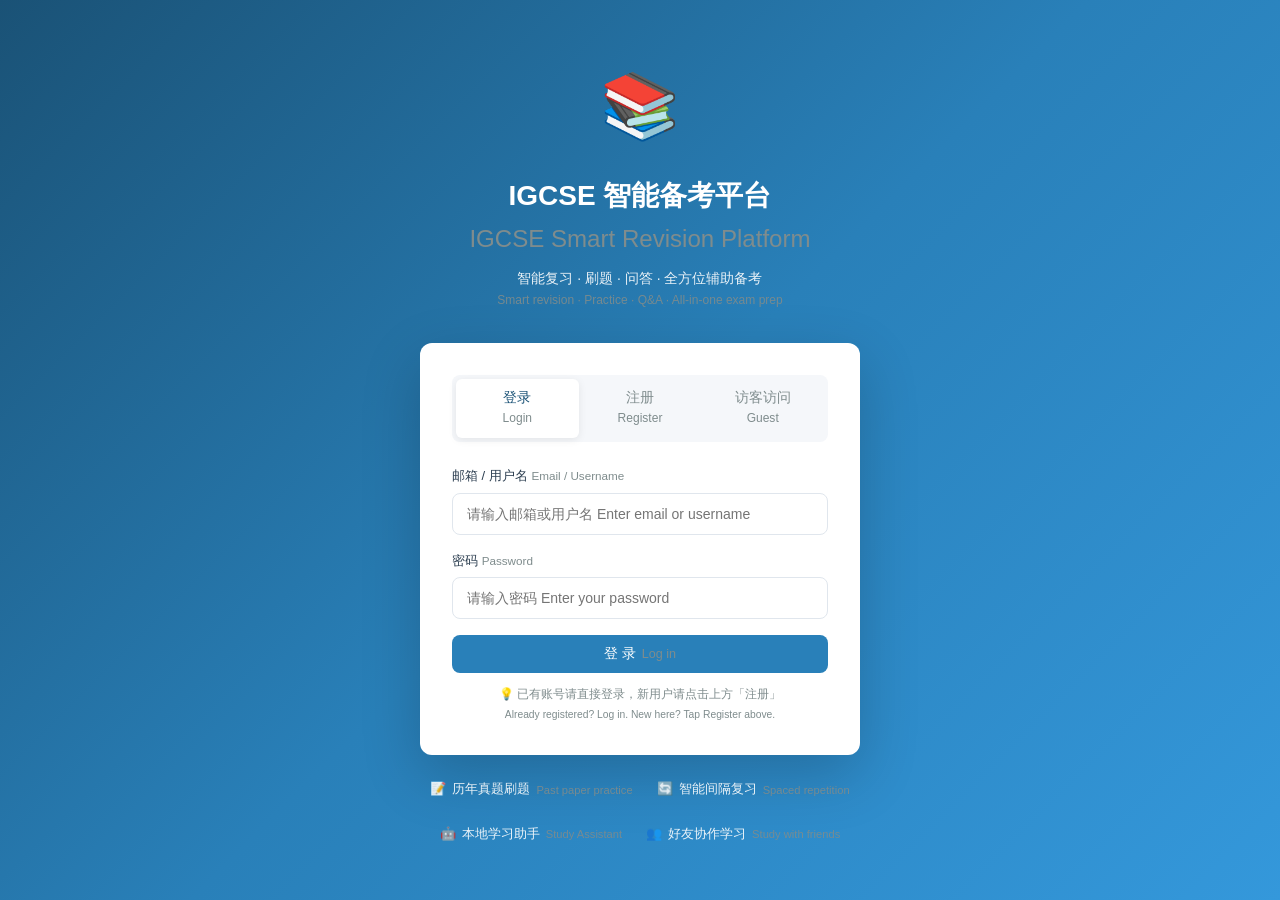
==== index.html @ 7fa5cfff "Add official paper sources for all subjects" ====
<!DOCTYPE html>
<html lang="zh-CN">
<head>
    <meta charset="UTF-8">
    <meta name="viewport" content="width=device-width, initial-scale=1.0">
    <title>IGCSE 智能备考平台 · IGCSE Smart Revision Platform</title>
    <link rel="stylesheet" href="css/style.css?v=20261003-nav1">
    <link rel="icon" href="data:image/svg+xml,<svg xmlns='http://www.w3.org/2000/svg' viewBox='0 0 100 100'><text y='.9em' font-size='90'>📚</text></svg>">
</head>
<body>
    <!-- 登录页 -->
    <div id="login-page" class="login-page">
        <div class="login-container">
            <div class="login-brand">
                <div class="login-logo">📚</div>
                <h1>IGCSE 智能备考平台<span class="bi-en">IGCSE Smart Revision Platform</span></h1>
                <p class="login-subtitle">智能复习 · 刷题 · 问答 · 全方位辅助备考<span class="bi-en">Smart revision · Practice · Q&amp;A · All-in-one exam prep</span></p>
            </div>
            <div class="login-box">
                <div class="login-tabs">
                    <button class="login-tab active" data-tab="login">登录<span class="bi-en">Login</span></button>
                    <button class="login-tab" data-tab="register">注册<span class="bi-en">Register</span></button>
                    <button class="login-tab" data-tab="guest">访客访问<span class="bi-en">Guest</span></button>
                </div>
                <div id="login-form" class="login-form active">
                    <div class="form-group">
                        <label>邮箱 / 用户名 <span class="en-inline">Email / Username</span></label>
                        <input type="text" id="login-email" placeholder="请输入邮箱或用户名 Enter email or username">
                    </div>
                    <div class="form-group">
                        <label>密码 <span class="en-inline">Password</span></label>
                        <input type="password" id="login-password" placeholder="请输入密码 Enter your password">
                    </div>
                    <button class="btn btn-primary btn-block" onclick="handleLogin()">登 录 <span class="en-inline">Log in</span></button>
                    <p class="login-tip">💡 已有账号请直接登录，新用户请点击上方「注册」<span class="bi-en">Already registered? Log in. New here? Tap Register above.</span></p>
                </div>
                <div id="register-form" class="login-form">
                    <p class="login-tip" style="margin-bottom:12px;">🔐 注册协作者账号需填写邀请码<span class="bi-en">An invite code is required for collaborator accounts.</span></p>
                    <div class="form-group">
                        <label>昵称 <span class="en-inline">Nickname</span></label>
                        <input type="text" id="reg-name" placeholder="给自己起个昵称 Choose a nickname">
                    </div>
                    <div class="form-group">
                        <label>邮箱 <span class="en-inline">Email</span></label>
                        <input type="email" id="reg-email" placeholder="请输入邮箱 Enter your email">
                    </div>
                    <div class="form-group">
                        <label>密码 <span class="en-inline">Password</span></label>
                        <input type="password" id="reg-password" placeholder="设置密码 Set a password">
                    </div>
                    <div class="form-group">
                        <label>邀请码 Invite Code</label>
                        <input type="text" id="reg-invite-code" placeholder="请输入邀请码 Enter the invite code">
                    </div>
                    <div class="form-group">
                        <label>目标考试局 <span class="en-inline">Exam board</span></label>
                        <select id="reg-board">
                            <option value="cie">Cambridge CIE</option>
                            <option value="edexcel">Edexcel</option>
                            <option value="aqa">AQA</option>
                        </select>
                    </div>
                    <button class="btn btn-primary btn-block" onclick="handleRegister()">注 册 <span class="en-inline">Sign up</span></button>
                </div>
                <div id="guest-form" class="login-form">
                    <div class="form-group">
                        <label>访问密码 <span class="en-inline">Access code</span></label>
                        <input type="password" id="guest-code" placeholder="请输入站点访问密码 Enter the site access code">
                    </div>
                    <div class="form-group">
                        <label>访客昵称（可选）<span class="en-inline">Guest name (optional)</span></label>
                        <input type="text" id="guest-name" placeholder="输入你的昵称 Enter your name">
                    </div>
                    <button class="btn btn-outline btn-block" onclick="handleGuestLogin()">以访客身份进入 <span class="en-inline">Continue as guest</span></button>
                    <p class="login-tip">🔑 访客无需注册，输入访问密码即可浏览<span class="bi-en">No sign-up needed — just enter the access code to browse.</span></p>
                </div>
            </div>
            <div class="login-features">
                <div class="feature-item"><span>📝</span>历年真题刷题<span class="bi-en">Past paper practice</span></div>
                <div class="feature-item"><span>🔄</span>智能间隔复习<span class="bi-en">Spaced repetition</span></div>
                <div class="feature-item"><span>🤖</span>本地学习助手<span class="bi-en">Study Assistant</span></div>
                <div class="feature-item"><span>👥</span>好友协作学习<span class="bi-en">Study with friends</span></div>
            </div>
        </div>
    </div>

    <!-- 主应用 -->
    <div id="app" class="app hidden">
        <div id="storage-save-warning" class="storage-save-warning hidden" role="alert">无法保存到本机浏览器，最新进度暂存于此页面。请立即导出备份，并检查存储空间；刷新可能丢失未保存进度。<span class="bi-en">Local saving failed. Export a backup now; unsaved progress may be lost on reload.</span><button class="btn btn-outline btn-sm" onclick="exportData()">导出备份 Export backup</button></div>
        <!-- 侧边栏 -->
        <aside id="sidebar" class="sidebar">
            <div class="sidebar-header">
                <div class="sidebar-logo">📚</div>
                <div class="sidebar-title">
                    <span class="sidebar-name">IGCSE 备考<span class="nav-en">IGCSE Prep</span></span>
                    <span class="sidebar-board" id="user-board">CIE</span>
                </div>
            </div>
            <nav class="sidebar-nav">
                <span class="nav-section-label" aria-hidden="true">Study · 学习</span>
                <a class="nav-item active" data-page="dashboard">
                    <span class="nav-icon">🏠</span><span class="nav-text">首页仪表盘<span class="nav-en">Dashboard</span></span>
                </a>
                <a class="nav-item" data-page="quiz">
                    <span class="nav-icon">✏️</span><span class="nav-text">题库刷题<span class="nav-en">Practice</span></span>
                </a>
                <a class="nav-item" data-page="commands" role="button" tabindex="0"><span class="nav-icon">📝</span><span class="nav-text">考试指令词<span class="nav-en">Command Words</span></span></a>
                <a class="nav-item" data-page="aichat">
                    <span class="nav-icon">🤖</span><span class="nav-text">学习助手<span class="nav-en">Study Assistant</span></span>
                </a>

                <span class="nav-section-label" aria-hidden="true">Memory · 记忆</span>
                <a class="nav-item" data-page="review">
                    <span class="nav-icon">🔄</span><span class="nav-text">智能复习<span class="nav-en">Smart Review</span></span>
                    <span class="nav-badge" id="review-badge">0</span>
                </a>
                <a class="nav-item" data-page="typing" role="button" tabindex="0"><span class="nav-icon">⌨️</span><span class="nav-text">打字默写<span class="nav-en">Recall &amp; Type</span></span></a>
                <a class="nav-item" data-page="flashcards">
                    <span class="nav-icon">🃏</span><span class="nav-text">闪卡记忆<span class="nav-en">Flashcards</span></span>
                </a>
                <a class="nav-item" data-page="mustknow">
                    <span class="nav-icon">⭐</span><span class="nav-text">必考点<span class="nav-en">Must-Know</span></span>
                </a>
                <a class="nav-item" data-page="keyunits">
                    <span class="nav-icon">📚</span><span class="nav-text">重点单元<span class="nav-en">Key Units</span></span>
                </a>
                <a class="nav-item" data-page="wrongbook">
                    <span class="nav-icon">❌</span><span class="nav-text">错题本<span class="nav-en">Mistake Book</span></span>
                    <span class="nav-badge red" id="wrong-badge">0</span>
                </a>

                <span class="nav-section-label" aria-hidden="true">Resources · 资料</span>
                <a class="nav-item" data-page="materials">
                    <span class="nav-icon">📚</span><span class="nav-text">资料中心<span class="nav-en">Materials</span></span>
                </a>
                <a class="nav-item" data-page="pastpapers">
                    <span class="nav-icon">📋</span><span class="nav-text">历年真题<span class="nav-en">Past Papers</span></span>
                </a>

                <span class="nav-section-label" aria-hidden="true">Progress · 进度</span>
                <a class="nav-item" data-page="analytics">
                    <span class="nav-icon">📊</span><span class="nav-text">学习分析<span class="nav-en">Analytics</span></span>
                </a>
                <a class="nav-item" data-page="members">
                    <span class="nav-icon">👥</span><span class="nav-text">成员管理<span class="nav-en">Members</span></span>
                </a>

                <span class="nav-section-label" aria-hidden="true">Settings · 设置</span>
                <a class="nav-item" data-page="settings">
                    <span class="nav-icon">⚙️</span><span class="nav-text">设置<span class="nav-en">Settings</span></span>
                </a>
            </nav>
            <div class="sidebar-footer">
                <div class="user-info">
                    <div class="user-avatar" id="user-avatar">D</div>
                    <div class="user-detail">
                        <span class="user-name" id="user-name">Demo</span>
                        <span class="user-role" id="user-role">所有者<span class="nav-en">Owner</span></span>
                    </div>
                </div>
                <button class="logout-btn" onclick="handleLogout()">退出<span class="nav-en">Log out</span></button>
            </div>
        </aside>

        <!-- 移动端遮罩 -->
        <div id="sidebar-overlay" class="sidebar-overlay" onclick="toggleSidebar()"></div>

        <!-- 主内容区 -->
        <main class="main-content">
            <!-- 顶部栏 -->
            <header class="topbar">
                <button class="menu-toggle" onclick="toggleSidebar()">☰</button>
                <div class="topbar-left">
                    <h2 class="page-title" id="page-title">首页仪表盘</h2>
                </div>
                <div class="topbar-right">
                    <div class="countdown-widget" id="countdown-widget">
                        <span class="countdown-label">距离考试<span class="nav-en">Exam in</span></span>
                        <span class="countdown-value" id="countdown-days">--</span>
                        <span class="countdown-unit">天<span class="nav-en">days</span></span>
                    </div>
                    <button class="icon-btn" title="查看提醒状态 Reminder status" onclick="showReminderStatus()">🔔</button>
                </div>
            </header>

            <!-- 页面容器 -->
            <div class="page-container">
                <!-- 首页仪表盘 -->
                <section id="page-dashboard" class="page active">
                    <div class="stats-grid">
                        <div class="stat-card">
                            <div class="stat-icon blue">📝</div>
                            <div class="stat-info">
                                <span class="stat-value" id="stat-total-questions">0</span>
                                <span class="stat-label">累计做题<span class="bi-en">Questions done</span></span>
                            </div>
                        </div>
                        <div class="stat-card">
                            <div class="stat-icon green">✅</div>
                            <div class="stat-info">
                                <span class="stat-value" id="stat-accuracy">0%</span>
                                <span class="stat-label">正确率<span class="bi-en">Accuracy</span></span>
                            </div>
                        </div>
                        <div class="stat-card">
                            <div class="stat-icon orange">🔥</div>
                            <div class="stat-info">
                                <span class="stat-value" id="stat-streak">0</span>
                                <span class="stat-label">连续打卡<span class="bi-en">Day streak</span></span>
                            </div>
                        </div>
                        <div class="stat-card">
                            <div class="stat-icon purple">⏱️</div>
                            <div class="stat-info">
                                <span class="stat-value" id="stat-time">0h</span>
                                <span class="stat-label">学习时长<span class="bi-en">Study time</span></span>
                            </div>
                        </div>
                    </div>

                    <div class="dashboard-card revision-hub">
                        <div class="revision-hub-header">
                            <div>
                                <h3 class="card-title">🎯 今日复习中心<span class="bi-en">Today's revision focus</span></h3>
                                <p id="revision-priority-text" class="revision-priority-text">正在分析你的学习记录…<span class="bi-en">Analysing your study data…</span></p>
                            </div>
                            <button id="revision-start-btn" class="btn btn-primary" onclick="startPriorityRevision()">开始推荐复习 <span class="en-inline">Start recommended review</span></button>
                        </div>
                        <div class="revision-hub-grid">
                            <button class="revision-focus-item" onclick="navigateTo('review')">
                                <span class="revision-focus-icon">🔄</span>
                                <strong id="revision-due-count">0</strong>
                                <span>到期复习<span class="bi-en">SRS due</span></span>
                            </button>
                            <button class="revision-focus-item" onclick="navigateTo('wrongbook')">
                                <span class="revision-focus-icon">❌</span>
                                <strong id="revision-wrong-count">0</strong>
                                <span>当前错题<span class="bi-en">Mistakes</span></span>
                            </button>
                            <button class="revision-focus-item" onclick="startWeakTopicPractice()">
                                <span class="revision-focus-icon">🎯</span>
                                <strong id="revision-weak-count">0</strong>
                                <span>薄弱专题<span class="bi-en">Weak topics</span></span>
                            </button>
                        </div>
                        <div class="revision-weak-wrap">
                            <span class="revision-weak-label">优先补强 <span class="en-inline">Focus first</span></span>
                            <div id="revision-weak-topics" class="revision-weak-topics"></div>
                        </div>
                    </div>

                    <div class="dashboard-grid">
                        <div class="dashboard-card">
                            <h3 class="card-title">📅 今日学习任务<span class="bi-en">Today's tasks</span></h3>
                            <div id="today-tasks" class="task-list">
                                <div class="empty-state">暂无任务，去刷题吧！</div>
                            </div>
                        </div>
                        <div class="dashboard-card">
                            <h3 class="card-title">📈 各科正确率<span class="bi-en">Accuracy by subject</span></h3>
                            <div class="chart-container">
                                <canvas id="subject-chart"></canvas>
                            </div>
                        </div>
                    </div>

                    <div class="dashboard-grid">
                        <div class="dashboard-card">
                            <h3 class="card-title">❌ 最近错题<span class="bi-en">Recent mistakes</span></h3>
                            <div id="recent-wrong" class="recent-list">
                                <div class="empty-state">暂无错题记录</div>
                            </div>
                        </div>
                        <div class="dashboard-card">
                            <h3 class="card-title">⚡ 快速开始<span class="bi-en">Quick start</span></h3>
                            <div class="quick-actions">
                                <button class="quick-btn" onclick="navigateTo('quiz')">
                                    <span class="quick-icon">✏️</span>
                                    <span>开始刷题<span class="bi-en">Start practice</span></span>
                                </button>
                                <button class="quick-btn" onclick="navigateTo('review')">
                                    <span class="quick-icon">🔄</span>
                                    <span>智能复习<span class="bi-en">Smart review</span></span>
                                </button>
                                <button class="quick-btn" onclick="navigateTo('aichat')">
                                    <span class="quick-icon">🤖</span>
                                    <span>学习助手<span class="bi-en">Ask the Study Assistant</span></span>
                                </button>
                                <button class="quick-btn" onclick="navigateTo('pastpapers')">
                                    <span class="quick-icon">📋</span>
                                    <span>真题模考<span class="bi-en">Past papers</span></span>
                                </button>
                            </div>
                        </div>
                    </div>

                    <!-- 学科分类板块 -->
                    <div class="dashboard-card subject-section">
                        <h3 class="card-title">📖 学科分类 Subject Areas</h3>
                        <p class="section-desc">按科目快速进入学习，点击卡片查看该科目的题目、闪卡和必考点<span class="bi-en">Jump into a subject — tap a card for its questions, flashcards and must-know points.</span></p>
                        <div id="subject-cards" class="subject-cards-grid"></div>
                    </div>
                </section>
                <section id="page-materials" class="page">
                    <div class="page-header">
                        <div class="page-header-left">
                            <h3>复习资料<span class="bi-en">Revision Materials</span></h3>
                            <p class="page-desc">搜索、标记并管理本机资料；附件保存在当前浏览器，不会上传云端。<span class="bi-en">Search and manage local study materials. Attachments stay in this browser and are not uploaded.</span></p>
                        </div>
                        <div class="page-header-right">
                            <select class="filter-select" id="material-subject-filter" onchange="renderMaterials()">
                                <option value="all">全部科目 All Subjects</option>
                            </select>
                            <button class="btn btn-primary" onclick="showUploadModal()">📤 上传资料 <span class="en-inline">Upload</span></button>
                        </div>
                    </div>
                    <div class="material-tools"><label for="material-search">搜索资料 Search</label><input id="material-search" type="search" placeholder="名称、标签、文件名…" oninput="renderMaterials()"><label for="material-tag-filter">标签 Tag</label><select id="material-tag-filter" onchange="renderMaterials()"><option value="all">全部标签 All tags</option></select></div>
                    <div class="material-tabs">
                        <button class="material-tab active" data-type="all" onclick="filterMaterials('all')">全部 All</button>
                        <button class="material-tab" data-type="notes" onclick="filterMaterials('notes')">讲义笔记 Notes</button>
                        <button class="material-tab" data-type="pastpaper" onclick="filterMaterials('pastpaper')">历年真题 Past Papers</button>
                        <button class="material-tab" data-type="markscheme" onclick="filterMaterials('markscheme')">评分标准 Mark Schemes</button>
                        <button class="material-tab" data-type="summary" onclick="filterMaterials('summary')">考点总结 Summaries</button>
                    </div>
                    <div id="materials-grid" class="materials-grid"></div>
                </section>

                <!-- 题库刷题 -->
                <section id="page-quiz" class="page">
                        <div id="quiz-conflict-warning" class="focus-banner hidden" role="alert">此标签页检测到同一身份在其他页面开始了练习，为避免覆盖进度，本页已暂停。请切换到另一个标签页继续；若它已关闭，请稍后刷新本页恢复。<span class="bi-en">Another tab started practice for this identity. This page paused to protect progress. Continue in the other tab; if it was closed, refresh here after its lock expires.</span></div>
                    <div id="quiz-setup" class="quiz-setup">
                        <div id="quiz-recovery" class="dashboard-card hidden" style="margin-bottom:16px">
                            <h4>继续上次练习 Resume practice</h4>
                            <p id="quiz-recovery-summary" class="page-desc"></p>
                            <button id="quiz-resume" class="btn btn-primary" onclick="resumeQuizSession()">继续 Continue</button>
                            <button class="btn btn-outline" onclick="discardQuizDraft()">放弃草稿 Discard draft</button>
                        </div>
                        <div class="focus-banner"><strong>四科专项 · 80 道新增原创练习 Four-Subject Focus · 80 original practice items</strong><p>ICT 0417 · CS 0478 · ESL 0510 · Math 0580 Extended。附解析，用于巩固知识；不等同于完整真题或实操考试。<span class="bi-en">With explanations, for consolidating knowledge — not a substitute for complete past papers or practical exams.</span></p></div>
                        <h3>选择练习模式<span class="bi-en">Choose a practice mode</span></h3>
                        <p class="page-desc">从内置题库中选择题目开始练习<span class="bi-en">Pick questions from the built-in question bank to start practising.</span></p>
                        <div class="quiz-config">
                            <h4>练习配置<span class="bi-en">Practice settings</span></h4>
                            <div class="config-row">
                                <div class="config-item">
                                    <label for="quiz-subject">选择科目 <span class="en-inline">Subject</span></label>
                                    <select id="quiz-subject" onchange="updateQuizTopics(false)">
                                        <option value="focus">四科专项（推荐）Four-subject focus</option>
                                        <option value="all">全部科目 All subjects</option>
                                    </select>
                                </div>
                                <div class="config-item">
                                    <label for="quiz-topic">选择专题 <span class="en-inline">Topic</span></label>
                                    <select id="quiz-topic" onchange="updateQuizScopeSummary()"><option value="all">全部专题 All topics</option></select>
                                </div>
                                <div class="config-item">
                                    <label for="quiz-count">题目数量 <span class="en-inline">Number of questions</span></label>
                                    <select id="quiz-count">
                                        <option value="5">5 题 5 questions</option>
                                        <option value="10" selected>10 题 10 questions</option>
                                        <option value="20">20 题 20 questions</option>
                                        <option value="0">全部题目 All questions</option>
                                    </select>
                                </div>
                                <div class="config-item">
                                    <label for="quiz-difficulty">难度 <span class="en-inline">Difficulty</span></label>
                                    <select id="quiz-difficulty" onchange="updateQuizScopeSummary()">
                                        <option value="all">全部难度 All levels</option>
                                        <option value="easy">简单 Easy</option>
                                        <option value="medium">中等 Medium</option>
                                        <option value="hard">困难 Hard</option>
                                    </select>
                                </div>
                                <div class="config-item">
                                    <label>题目范围 <span class="en-inline">Range</span></label>
                                    <label class="checkbox-label">
                                        <input type="checkbox" id="quiz-hot-only" onchange="updateQuizScopeSummary()">
                                        <span>🔥 只练常考题 Hot Topics Only</span>
                                    </label>
                                </div>
                            </div>
                            <p id="quiz-scope-summary" class="page-desc" role="status" aria-live="polite"></p>
                            <p class="page-desc">先选择科目与专题，再点击下方练习模式。错题与弱项模式也遵守这些筛选。<span class="bi-en">Choose subject and topic first, then start a mode below. Mistakes and weak-topic modes use the same filters.</span></p>
                        </div>
                        <div class="quiz-modes">
                            <div class="mode-card" onclick="startQuiz('sequential')">
                                <div class="mode-icon">📖</div>
                                <h4>顺序刷题<span class="bi-en">Sequential</span></h4>
                                <p>按科目章节顺序逐题练习<span class="bi-en">Work through topics in syllabus order.</span></p>
                            </div>
                            <div class="mode-card" onclick="startQuiz('random')">
                                <div class="mode-icon">🎲</div>
                                <h4>随机刷题<span class="bi-en">Random</span></h4>
                                <p>从选定范围随机抽题练习<span class="bi-en">Random questions from the range you choose.</span></p>
                            </div>
                            <div class="mode-card" onclick="startQuiz('wrong')">
                                <div class="mode-icon">❌</div>
                                <h4>错题重刷<span class="bi-en">Redo mistakes</span></h4>
                                <p>只练习做错的题目，攻克薄弱点<span class="bi-en">Only the questions you got wrong.</span></p>
                            </div>
                            <div class="mode-card" onclick="startQuiz('weak')">
                                <div class="mode-icon">🎯</div>
                                <h4>薄弱点专项<span class="bi-en">Weak topics</span></h4>
                                <p>针对正确率低的知识点集中练习<span class="bi-en">Focus on your lowest-accuracy topics.</span></p>
                            </div>
                        </div>

                    </div>

                    <div id="quiz-playing" class="quiz-playing hidden">
                        <div class="quiz-header">
                            <div class="quiz-progress">
                                <span id="quiz-current">1</span> / <span id="quiz-total">10</span>
                            </div>
                            <div class="quiz-timer">
                                ⏱️ <span id="quiz-timer">00:00</span>
                            </div>
                            <button class="btn btn-outline btn-sm" onclick="exitQuiz()">暂停 <span class="en-inline">Exit</span></button>
                        </div>
                        <div class="progress-bar">
                            <div class="progress-fill" id="quiz-progress-fill"></div>
                        </div>
                        <div class="question-card" id="question-card">
                            <div class="question-meta">
                                <span class="q-badge" id="q-subject">数学</span>
                                <span class="q-badge" id="q-difficulty">中等</span>
                                <span class="q-badge" id="q-topic">代数</span>
                                <span class="q-badge hot-badge hidden" id="q-hot">🔥 常考 Hot</span>
                            </div>
                            <div class="question-text" id="question-text" data-nokw="1"></div>
                            <p id="q-source" class="page-desc"></p>
                            <div class="keywords-chips hidden" id="q-keywords" data-nokw="1"></div>
                            <div class="options-list" id="options-list" data-nokw="1"></div>
                            <div class="question-result hidden" id="question-result">
                                <div class="result-header" id="result-header"></div>
                                <div class="result-answer" id="result-answer"></div>
                                <div class="result-explanation" id="result-explanation"></div>
                            </div>
                        </div>
                        <div class="quiz-footer">
                            <button class="btn btn-outline" id="btn-prev" onclick="prevQuestion()">上一题 <span class="en-inline">Previous</span></button>
                            <button class="btn btn-primary" id="btn-submit" onclick="submitAnswer()">提交答案 <span class="en-inline">Submit</span></button>
                            <button class="btn btn-primary hidden" id="btn-next" onclick="nextQuestion()">下一题 <span class="en-inline">Next</span></button>
                        </div>
                    </div>

                    <div id="quiz-result" class="quiz-result-page hidden">
                        <div class="result-summary">
                            <div class="result-score-circle">
                                <svg viewBox="0 0 120 120">
                                    <circle cx="60" cy="60" r="54" fill="none" stroke="#e0e0e0" stroke-width="10"/>
                                    <circle cx="60" cy="60" r="54" fill="none" stroke="#2980b9" stroke-width="10"
                                            stroke-dasharray="339.292" stroke-dashoffset="339.292" id="score-circle"
                                            transform="rotate(-90 60 60)" stroke-linecap="round"/>
                                </svg>
                                <div class="score-text">
                                    <span id="result-percent">0%</span>
                                    <span id="result-grade">--</span>
                                </div>
                            </div>
                            <h3>练习完成！<span class="bi-en">Practice complete!</span></h3>
                            <div class="result-stats">
                                <div class="result-stat">
                                    <span class="rs-value" id="result-correct">0</span>
                                    <span class="rs-label">答对 Correct</span>
                                </div>
                                <div class="result-stat">
                                    <span class="rs-value" id="result-wrong">0</span>
                                    <span class="rs-label">答错 Wrong</span>
                                </div>
                                <div class="result-stat">
                                    <span class="rs-value" id="result-time">0:00</span>
                                    <span class="rs-label">用时 Time</span>
                                </div>
                            </div>
                        </div>
                        <div class="result-actions">
                            <button class="btn btn-primary" onclick="reviewWrong()">查看错题 <span class="en-inline">Review mistakes</span></button>
                            <button class="btn btn-outline" onclick="restartQuiz()">再来一组 <span class="en-inline">Another set</span></button>
                            <button class="btn btn-outline" onclick="navigateTo('dashboard')">返回首页 <span class="en-inline">Back home</span></button>
                        </div>
                    </div>
                </section>

                <!-- 历年真题 -->
                <section id="page-pastpapers" class="page">
                    <div class="page-header">
                        <div class="page-header-left">
                            <h3>历年真题 (Past Papers)</h3>
                    <p class="page-desc">覆盖题库中的八个科目。具体真题注明年份、考季与卷号；官方目录入口会带你查看 Cambridge 当前公开的真题、评分标准与样卷。部分资料仅向注册学校开放，旧卷也可能与当前考纲不同。<span class="bi-en">Official Cambridge resource pages for all eight subjects in this question bank. Individual papers show their year, session and paper code. Official index links open Cambridge’s current public selection; some materials require school access, and older papers may differ from the current syllabus.</span></p>
                        </div>
                    </div>
                    <div class="pastpaper-filters">
                        <select aria-label="科目 Subject" id="pp-subject" onchange="renderPastPapers()">
                            <option value="all">全部科目 All subjects</option>
                        </select>
                        <select aria-label="年份 Year" id="pp-year" onchange="renderPastPapers()">
                            <option value="all">全部年份 All years</option>
                            <option value="2026">2026</option><option value="2025">2025</option><option value="2024">2024</option>
                            <option value="2023">2023</option>
                            <option value="2022">2022</option>
                        </select>
                        <select aria-label="考季 Session" id="pp-season" onchange="renderPastPapers()">
                            <option value="all">全部考季 All sessions</option>
                            <option value="m">Feb/March</option>
                            <option value="s">May/June</option>
                            <option value="w">Oct/Nov</option><option value="sp">官方样卷 Specimen</option>
                        </select>
                    </div>
                    <div class="focus-banner"><strong>先按考试年份确认考纲 Check the syllabus for your exam year first</strong><p>官方页面说明公开的真题只是部分精选，且旧卷未必符合当前考纲；2026 目录为第三方整理。数学本站具体列出的真题仅含 Extended 卷。本站不将随机题包装成真题模考。<span class="bi-en">Cambridge notes that its public past-paper selection is limited and older papers may not reflect the current syllabus. The 2026 directories are third-party compilations. Listed Mathematics papers are Extended only. Random questions are never presented as past papers.</span></p><div id="syllabus-links" class="resource-actions"></div></div>
                    <div id="pastpapers-list" class="pastpapers-list"></div>
                </section>

                <!-- 智能复习 -->
                <section id="page-review" class="page">
                    <div class="page-header">
                        <div class="page-header-left">
                            <h3>智能复习 (SRS)</h3>
                            <p class="page-desc">根据作答结果安排间隔复习，掌握状态是记忆估计，并非考试成绩预测<span class="bi-en">Answer-based spaced repetition; memory states estimate retention, not exam grades.</span></p>
                        </div>
                    </div>
                    <div class="review-overview">
                        <div class="review-stat">
                            <span class="rs-num" id="review-due-today">0</span>
                            <span class="rs-label">今日与逾期待复习 Due today / overdue</span>
                        </div>
                        <div class="review-stat">
                            <span class="rs-num" id="review-due-tomorrow">0</span>
                            <span class="rs-label">明天 Tomorrow</span>
                        </div>
                        <div class="review-stat">
                            <span class="rs-num" id="review-next-seven">0</span>
                            <span class="rs-label">未来 7 天（含明天）Next 7 days</span>
                        </div>
                        <div class="review-stat">
                            <span class="rs-num" id="review-mastered">0</span>
                            <span class="rs-label">已掌握 Mastered</span>
                        </div>
                        <div class="review-stat">
                            <span class="rs-num" id="review-learning">0</span>
                            <span class="rs-label">学习中 Learning</span>
                        </div>
                    </div>
                    <div class="review-card">
                        <h4>📌 今日复习任务<span class="bi-en">Today's review tasks</span></h4>
                        <div id="review-tasks" class="review-tasks">
                            <div class="empty-state">今日没有需要复习的内容，去学习新知识吧！<span class="bi-en">Nothing due today — go and learn something new!</span></div>
                        </div>
                        <button class="btn btn-primary" id="start-review-btn" onclick="startReviewSession()">开始今日复习 <span class="en-inline">Start review</span></button>
                    </div>
                    <div class="review-card">
                        <h4>📊 记忆状态分布<span class="bi-en">Memory status</span></h4>
                        <div class="memory-bars" id="memory-bars"></div>
                    </div>
                </section>

                <!-- 闪卡 -->
                <section id="page-flashcards" class="page">
                    <div class="page-header">
                        <div class="page-header-left">
                            <h3>闪卡记忆 (Flashcards)</h3>
                            <p class="page-desc">概念-定义卡片，高效记忆核心知识点<span class="bi-en">Concept–definition cards for memorising the essentials fast.</span></p>
                        </div>
                        <button class="btn btn-primary" onclick="showAddCardModal()">+ 新建闪卡 <span class="en-inline">New card</span></button>
                    </div>
                    <div class="flashcard-decks" id="flashcard-decks"></div>
                    <div id="flashcard-study" class="flashcard-study hidden">
                        <div class="flashcard-container">
                            <div class="flashcard" id="flashcard" onclick="flipCard()">
                                <div class="flashcard-front" id="card-front" data-nokw="1"></div>
                                <div class="flashcard-back" id="card-back"></div>
                            </div>
                            <div class="flashcard-progress">
                                <span id="card-current">1</span> / <span id="card-total">10</span>
                            </div>
                            <div class="flashcard-actions">
                                <button class="btn btn-danger" onclick="rateCard('again')">没记住 <span class="en-inline">Again</span></button>
                                <button class="btn btn-warning" onclick="rateCard('hard')">模糊 <span class="en-inline">Hard</span></button>
                                <button class="btn btn-success" onclick="rateCard('good')">记住了 <span class="en-inline">Good</span></button>
                                <button class="btn btn-outline" onclick="exitFlashcard()">退出 <span class="en-inline">Exit</span></button>
                            </div>
                            <p class="flashcard-hint">💡 点击卡片翻转查看答案<span class="bi-en">Tap the card to flip it and see the answer.</span></p>
                        </div>
                    </div>
                </section>

                <!-- 错题本 -->
                <section id="page-wrongbook" class="page">
                    <div class="page-header">
                        <div class="page-header-left">
                            <h3>错题本<span class="bi-en">Mistake Book</span></h3>
                            <p class="page-desc">自动收集做错的题目，支持分类和重练<span class="bi-en">Every question you get wrong is collected here, ready to sort and redo.</span></p>
                        </div>
                        <div class="page-header-right">
                            <select class="filter-select" id="wrong-filter" onchange="renderWrongBook()">
                                <option value="all">全部科目 All Subjects</option>
                            </select>
                            <select class="filter-select" id="wrong-status-filter" aria-label="错题状态 Mistake status" onchange="renderWrongBook()">
                                <option value="active">待巩固 Learning</option>
                                <option value="resolved">已解决 Resolved</option>
                                <option value="all">全部历史 All history</option>
                            </select>
                            <button class="btn btn-primary" onclick="startWrongQuiz()">🔄 错题重练 <span class="en-inline">Redo</span></button>
                        </div>
                    </div>
                    <div class="wrong-stats">
                        <div class="wrong-stat-item">
                            <span class="ws-num" id="wrong-total">0</span>
                            <span class="ws-label">待巩固 Active</span>
                        </div>
                        <div class="wrong-stat-item">
                            <span class="ws-num" id="wrong-concept">0</span>
                            <span class="ws-label">概念不清 Unclear concept</span>
                        </div>
                        <div class="wrong-stat-item">
                            <span class="ws-num" id="wrong-careless">0</span>
                            <span class="ws-label">粗心失误 Careless slip</span>
                        </div>
                        <div class="wrong-stat-item">
                            <span class="ws-num" id="wrong-unknown">0</span>
                            <span class="ws-label">待分类 / 旧记录 Unclassified / legacy</span>
                        </div>
                    </div>
                    <div id="wrong-list" class="wrong-list"></div>
                </section>

                <!-- 学习助手 -->
                <section id="page-aichat" class="page">
                    <div class="chat-container">
                        <div class="chat-header">
                            <div class="chat-ai-info">
                                <div class="chat-avatar">🤖</div>
                                <div>
                                    <h4>IGCSE 本地学习助手<span class="bi-en">IGCSE Study Assistant</span></h4>
                                    <span class="chat-status">本地关键词知识库 · 非大型 AI 模型 · 不读取上传文件<span class="bi-en">Local keyword knowledge base · no AI model · cannot read uploaded files</span></span>
                                </div>
                            </div>
                        </div>
                        <div class="chat-messages" id="chat-messages">
                            <div class="message ai-message">
                                <div class="msg-avatar">🤖</div>
                                <div class="msg-content">
                                    <p>你好！我是你的 IGCSE 本地学习助手 📚<span class="bi-en">Hello! I'm your IGCSE Study Assistant.</span></p>
                                    <p>我可以帮你：<span class="bi-en">I can help you:</span></p>
                                    <ul>
                                        <li>解答科目知识点疑问<span class="bi-en">Explain subject knowledge</span></li>
                                        <li>讲解题目解题思路<span class="bi-en">Walk through solutions</span></li>
                                        <li>查询内置知识点<span class="bi-en">Look up built-in knowledge</span></li>
                                        <li>查看已有考点总结<span class="bi-en">Read existing revision summaries</span></li>
                                    </ul>
                                    <p>有什么问题尽管问我吧！<span class="bi-en">Try a suggested topic.</span></p>
                                </div>
                            </div>
                        </div>
                        <div class="chat-suggestions" id="chat-suggestions">
                            <button class="suggestion-chip" onclick="sendSuggestion('解释一下被动语态')">被动语态 Passive</button>
                            <button class="suggestion-chip" onclick="sendSuggestion('条件句有哪些类型')">条件句 Conditionals</button>
                            <button class="suggestion-chip" onclick="sendSuggestion('什么是网络拓扑')">网络拓扑 Topology</button>
                            <button class="suggestion-chip" onclick="sendSuggestion('二进制怎么转十进制')">二进制转换 Binary</button>
                            <button class="suggestion-chip" onclick="sendSuggestion('常见排序算法有哪些')">排序算法 Sorting</button>
                            <button class="suggestion-chip" onclick="sendSuggestion('解释一下牛顿第二定律')">牛顿第二定律 F=ma</button>
                        </div>
                        <div class="chat-input-area">
                            <textarea id="chat-input" placeholder="输入你的问题… Ask your question…" rows="1" onkeydown="handleChatKeydown(event)"></textarea>
                            <button class="btn btn-primary chat-send" onclick="sendChatMessage()">发送 <span class="en-inline">Send</span></button>
                        </div>
                    </div>
                </section>

                <!-- 学习分析 -->
                <section id="page-analytics" class="page">
                    <div class="page-header">
                        <div class="page-header-left">
                            <h3>学习分析<span class="bi-en">Learning Analytics</span></h3>
                            <p class="page-desc">全面了解你的学习状况和薄弱环节<span class="bi-en">A full picture of your progress and weak spots.</span></p>
                        </div>
                    </div>
                    <div class="analytics-grid">
                        <div class="analytics-card">
                            <h4>📈 每日做题趋势<span class="bi-en">Daily questions</span></h4>
                            <div class="chart-container"><canvas id="trend-chart"></canvas></div>
                        </div>
                        <div class="analytics-card">
                            <h4>🎯 各科掌握度<span class="bi-en">Mastery by subject</span></h4>
                            <div class="chart-container"><canvas id="radar-chart"></canvas></div>
                        </div>
                    </div>
                    <div class="analytics-grid">
                        <div class="analytics-card">
                            <h4>📊 难度正确率<span class="bi-en">Accuracy by difficulty</span></h4>
                            <div class="chart-container"><canvas id="difficulty-chart"></canvas></div>
                        </div>
                        <div class="analytics-card">
                            <h4>⚠️ 薄弱知识点<span class="bi-en">Weak topics</span></h4>
                            <div id="weak-topics" class="weak-topics">
                                <div class="empty-state">数据不足，多做一些题再来看看<span class="bi-en">Not enough data yet — practise a little more.</span></div>
                            </div>
                        </div>
                    </div>
                </section>

                <!-- 成员管理 -->
                <section id="page-members" class="page">
                    <div class="page-header">
                        <div class="page-header-left">
                            <h3>成员管理<span class="bi-en">Members</span></h3>
                            <p class="page-desc">邀请好友一起备考，管理访问权限<span class="bi-en">Invite friends to revise together and manage their access.</span></p>
                        </div>
                    </div>
                    <div class="share-section">
                        <div class="share-card">
                            <h4>🔗 邀请链接<span class="bi-en">Invite link</span></h4>
                            <p>分享链接给好友，点击即可加入你的备考空间<span class="bi-en">Share this link — friends can join your revision space with one click.</span></p>
                            <div class="share-link-box">
                                <input type="text" id="invite-link" readonly value="https://liu-nz.github.io/igcse-study-platform/">
                                <button class="btn btn-primary btn-sm" onclick="copyInviteLink()">复制 <span class="en-inline">Copy</span></button>
                            </div>
                            <div class="share-config">
                                <label>链接有效期：Valid for:
                                    <select>
                                        <option>7 天 7 days</option>
                                        <option>30 天 30 days</option>
                                        <option>永久 Never expires</option>
                                    </select>
                                </label>
                                <label>加入后角色：Role after joining:
                                    <select>
                                        <option>协作者 Collaborator</option>
                                        <option>只读访客 Read-only guest</option>
                                    </select>
                                </label>
                            </div>
                        </div>
                        <div class="share-card">
                            <h4>🔑 访问密码<span class="bi-en">Access code</span></h4>
                            <p>好友输入密码即可访问站点<span class="bi-en">Friends can enter this code to access the site.</span></p>
                            <div class="share-link-box">
                                <input type="text" id="access-code" readonly value="guest123">
                                <button class="btn btn-outline btn-sm" onclick="regenerateCode()">重新生成 <span class="en-inline">Regenerate</span></button>
                            </div>
                            <p class="share-tip">当前密码对应权限：只读访客<span class="bi-en">Current code grants: read-only guest.</span></p>
                        </div>
                    </div>
                    <div class="members-list-section">
                        <h4>👥 成员列表<span class="bi-en">Member list</span></h4>
                        <p class="page-desc" id="members-tip"></p>
                        <div class="lb-summary" id="members-counts"></div>
                        <div id="members-list" class="members-list"></div>
                    </div>
                </section>

                <section id="page-commands" class="page">
                    <div class="page-header"><div><h3>读懂要求，再作答 · Command Words</h3><p class="page-desc">先看指令词，再圈出情境、对象与限制。中文帮助理解，英文保留考试用语。<span class="bi-en">Read the instruction, context and constraints before answering.</span></p></div></div>
                    <p class="page-desc">说明参考 Cambridge 官方指令词与 Math 0580 考纲；本站例题和英文表达均为原创教学示例，不是官方真题或评分标准。具体要求随科目、题目与分值而变。<span class="bi-en">Original teaching examples, not official papers or mark schemes. Apply each command in its subject and question context.</span></p>
                    <div class="command-controls"><label for="command-search">搜索英文／中文指令词 Search<input id="command-search" type="search" class="setting-input" placeholder="explain / 解释" oninput="renderCommandWords()"></label><button class="btn btn-primary" onclick="startCommandPractice()">答法辨析 Practice</button><button id="command-review-start" class="btn btn-outline" onclick="startCommandPractice(true)">重练待巩固 Review</button></div>
                    <p id="command-progress" class="page-desc" role="status" aria-live="polite"></p>
                    <div id="command-training" class="dashboard-card hidden">
                        <h4 id="command-training-title"></h4><p id="command-question" data-nokw="1"></p><div id="command-options" data-nokw="1"></div><p id="command-feedback" role="status" aria-live="polite"></p><button id="command-next" class="btn btn-primary" onclick="nextCommandPractice()" disabled>下一题 Next</button>
                    </div>
                    <div id="command-list" class="command-list"></div>
                </section>

                <!-- 设置 -->
                <section id="page-settings" class="page">
                    <div class="page-header">
                        <div class="page-header-left">
                            <h3>设置<span class="bi-en">Settings</span></h3>
                            <p class="page-desc">个性化你的备考空间<span class="bi-en">Personalise your revision space.</span></p>
                        </div>
                    </div>
                    <div class="settings-section">
                        <h4>🏫 站点设置<span class="bi-en">Site</span></h4>
                        <div class="setting-item">
                            <div class="setting-info">
                                <span class="setting-label">站点名称<span class="bi-en">Site name</span></span>
                                <span class="setting-desc">显示在浏览器标题和首页<span class="bi-en">Shown in the browser title and on the home page.</span></span>
                            </div>
                            <input type="text" id="setting-sitename" value="我的IGCSE备考空间" class="setting-input">
                        </div>
                        <div class="setting-item">
                            <div class="setting-info">
                                <span class="setting-label">目标考试局<span class="bi-en">Exam board</span></span>
                                <span class="setting-desc">默认加载对应考纲结构<span class="bi-en">Loads the matching syllabus structure by default.</span></span>
                            </div>
                            <select id="setting-board" class="setting-input">
                                <option value="cie">Cambridge CIE</option>
                                <option value="edexcel">Edexcel</option>
                                <option value="aqa">AQA</option>
                            </select>
                        </div>
                        <div class="setting-item">
                            <div class="setting-info">
                                <span class="setting-label">考试日期<span class="bi-en">Exam date</span></span>
                                <span class="setting-desc">用于首页倒计时提醒<span class="bi-en">Used for the countdown on the home page.</span></span>
                            </div>
                            <input type="date" id="setting-exam-date" class="setting-input" value="2027-05-15">
                        </div>
                        <div class="setting-item">
                            <div class="setting-info">
                                <span class="setting-label">深色模式<span class="bi-en">Dark mode</span></span>
                                <span class="setting-desc">夜间刷题保护眼睛<span class="bi-en">Easier on the eyes when revising at night.</span></span>
                            </div>
                            <label class="switch">
                                <input type="checkbox" id="setting-darkmode" onchange="toggleDarkMode()">
                                <span class="slider"></span>
                            </label>
                        </div>
                    </div>
                    <div class="settings-section">
                        <h4>🔔 提醒设置<span class="bi-en">Reminders</span></h4>
                        <div class="setting-item">
                            <div class="setting-info">
                                <span class="setting-label">每日复习提醒<span class="bi-en">Daily reminder</span></span>
                                <span class="setting-desc">网站保持打开时，在每天固定时间提醒复习<span class="bi-en">Reminds you at a set time while this site is open.</span></span>
                            </div>
                            <label class="switch">
                                <input type="checkbox" id="setting-reminder" checked>
                                <span class="slider"></span>
                            </label>
                        </div>
                        <div class="setting-item">
                            <div class="setting-info">
                                <span class="setting-label">提醒时间<span class="bi-en">Reminder time</span></span>
                                <span class="setting-desc">仅在网页打开时触发，不是系统后台通知<span class="bi-en">Works only while the page is open; this is not a background system notification.</span></span>
                            </div>
                            <input type="time" id="setting-remind-time" value="20:00" class="setting-input">
                        </div>
                    </div>
                    <div class="settings-section">
                        <h4>💾 数据管理<span class="bi-en">Data</span></h4>
                        <div class="setting-item">
                            <div class="setting-info">
                                <span class="setting-label">导出学习数据<span class="bi-en">Export study data</span></span>
                                <span class="setting-desc">导出练习、错题、SRS、闪卡、资料索引与当前用户默写与指令词进度；不含账号、成员或 API 凭据。资料文件本体不包含在内。<span class="bi-en">Includes practice, mistakes, SRS, flashcards, local material metadata and current-user recall and command-word progress. No accounts, member records or API credentials.</span></span>
                            </div>
                            <button class="btn btn-outline btn-sm" onclick="exportData()">导出 <span class="en-inline">Export</span></button>
                        </div>
                        <div class="backup-import">
                            <label for="backup-file" class="setting-label">导入本机备份 Import a local backup</label>
                            <p class="page-desc">先选择本站导出的 JSON 查看预览，再合并保存。不会删除现有记录；相同错题、SRS 与默写状态以本机为准，设置与账号保持不变。只恢复学习数据，不恢复资料文件本体。<span class="bi-en">Preview a site-exported JSON backup, then merge it. Existing records, question states, accounts and settings are kept. Material files are not included. This is manual transfer, not cloud sync.</span></p>
                            <input type="file" id="backup-file" accept=".json,application/json" onchange="previewBackupImport(this.files[0])">
                            <p id="backup-preview" class="page-desc" role="status" aria-live="polite"></p>
                            <button id="backup-confirm" class="btn btn-outline btn-sm" onclick="confirmBackupImport()" disabled>合并导入 Merge backup</button>
                        </div>
                        <div class="setting-item">
                            <div class="setting-info">
                                <span class="setting-label">重置学习记录<span class="bi-en">Reset progress</span></span>
                                <span class="setting-desc">清除做题记录和错题，保留资料<span class="bi-en">Clears your records and mistakes, keeps your materials.</span></span>
                            </div>
                            <button class="btn btn-danger btn-sm" onclick="resetProgress()">重置 <span class="en-inline">Reset</span></button>
                        </div>
                    </div>
                    <div class="settings-section">
                        <h4>🔑 考点关键词释义<span class="bi-en">Keyword tooltips</span></h4>
                        <div class="setting-item">
                            <div class="setting-info">
                                <span class="setting-label">高亮考点关键词<span class="bi-en">Highlight exam keywords</span></span>
                                <span class="setting-desc">带橙色虚线下划线的词为考试重点词，鼠标悬浮即可查看释义<span class="bi-en">Words marked with an orange dotted underline are key exam terms — hover to see the meaning.</span></span>
                            </div>
                            <label class="switch">
                                <input type="checkbox" id="setting-keywords" checked onchange="toggleKeywordMarks()">
                                <span class="slider"></span>
                            </label>
                        </div>
                    </div>
                    <button class="btn btn-primary" onclick="saveSettings()">💾 保存设置 <span class="en-inline">Save settings</span></button>
                </section>

                <!-- 必考点 -->
                <section id="page-mustknow" class="page">
                    <div class="page-header">
                        <div class="page-header-left">
                            <h3>⭐ 必考点 Must-Know Points</h3>
                            <p class="page-desc">历年高频考点汇总，中英双语标注，考前必背<span class="bi-en">High-frequency points from past papers, presented bilingually — memorise these before the exam.</span></p>
                        </div>
                        <div class="page-header-right">
                            <select class="filter-select" id="mustknow-subject" onchange="renderMustKnow()">
                                <option value="all">全部科目 All Subjects</option>
                            </select>
                        </div>
                    </div>
                    <div class="mustknow-stats">
                        <div class="mk-stat"><span class="mk-stat-value" id="mk-total">0</span><span class="mk-stat-label">必考点总数 Total</span></div>
                        <div class="mk-stat"><span class="mk-stat-value" id="mk-hot">0</span><span class="mk-stat-label">每年必考 Annual</span></div>
                        <div class="mk-stat"><span class="mk-stat-value" id="mk-subjects">0</span><span class="mk-stat-label">覆盖科目 Subjects</span></div>
                    </div>
                    <div id="mustknow-list" class="mustknow-list"></div>
                </section>


                <section id="page-typing" class="page">
                    <div class="page-header"><div><h3>⌨️ 打字默写 · Recall &amp; Type</h3><p class="page-desc">先回忆，再输入。中英双解词库，覆盖 ESL 词汇与 ICT、CS、数学术语。<span class="bi-en">Recall first, then type. Bilingual definitions covering ESL vocabulary plus ICT, CS and Maths terms.</span></p></div></div>
                    <div id="typing-stats" class="typing-stats" aria-live="polite"></div>
                    <div class="typing-controls">
                        <label>词库 Word bank<select id="typing-subject" onchange="renderTypingSetup()"><option value="all">全部词库 All subjects</option><option value="ICT">ICT 0417</option><option value="计算机科学">CS 0478</option><option value="英语" selected>ESL 0510</option><option value="数学">Math 0580</option><option value="物理">Physics 0625</option><option value="化学">Chemistry 0620</option><option value="生物">Biology 0610</option><option value="经济">Economics 0455</option></select></label>
                        <label>练习方式 Mode<select id="typing-mode"><option value="meaning">看释义默写 From meaning</option><option value="audio">听音默写 From audio</option></select></label>
                        <label>本轮词数 Words<select id="typing-count"><option value="10">10 个 10</option><option value="20">20 个 20</option><option value="0">全部 All</option></select></label>
                        <button class="btn btn-primary" onclick="startTyping('all')">开始默写 <span class="en-inline">Start</span></button>
                        <button class="btn btn-outline" id="typing-wrong-start" onclick="startTyping('wrong')">错词重练 <span class="en-inline">Redo wrong</span></button>
                    </div>
                    <p class="page-desc">进度只保存在本浏览器，并按登录账号区分。听音使用设备合成语音；不可用时请切换释义模式。<span class="bi-en">Progress is stored only in this browser, per account. Audio mode uses device speech synthesis; switch to meaning mode if it is unavailable.</span></p>
                    <p id="typing-storage-warning" role="status" class="hidden">浏览器无法保存进度，本次仍可练习；关闭页面后可能丢失记录。<span class="bi-en">This browser cannot save progress — you can still practise, but records may be lost when the page closes.</span></p>
                    <div id="typing-empty" class="focus-banner">选好词库后开始。按 Enter 检查答案，再按 Enter 进入下一词；支持常见英美拼写。<span class="bi-en">Pick a word bank and start. Press Enter to check, then Enter again for the next word; common British and American spellings are accepted.</span></div>
                    <div id="typing-session" class="typing-card hidden">
                        <div class="typing-card-top"><span id="typing-progress"></span><span id="typing-category"></span><button class="btn btn-outline btn-sm" onclick="stopTyping()">结束本轮 <span class="en-inline">Finish</span></button></div>
                        <div class="progress-bar"><div id="typing-progress-fill" class="progress-fill"></div></div>
                        <h4 id="typing-prompt" data-nokw="1"></h4>
                        <div class="typing-tools"><button class="btn btn-outline btn-sm" id="typing-listen" onclick="speakTypingWord()">🔊 听发音 <span class="en-inline">Listen</span></button><button class="btn btn-outline btn-sm" id="typing-hint" onclick="hintTyping()">首字母提示 <span class="en-inline">First letters</span></button><button class="btn btn-outline btn-sm" id="typing-reveal" onclick="checkTyping(true)">查看答案 <span class="en-inline">Reveal</span></button></div>
                        <p id="typing-hint-text" data-nokw="1" aria-live="polite"></p>
                        <form id="typing-form"><label for="typing-input">输入英文单词或术语 Type the English word or term</label><input id="typing-input" type="text" autocomplete="off" autocorrect="off" autocapitalize="off" spellcheck="false" placeholder="Type your answer…" aria-describedby="typing-feedback"><button id="typing-check" class="btn btn-primary" type="submit">检查答案 <span class="en-inline">Check</span></button><button id="typing-next" class="btn btn-primary hidden" type="button" onclick="nextTyping()">下一词 → <span class="en-inline">Next</span></button></form>
                        <div id="typing-feedback" class="typing-feedback" role="status" aria-live="polite"></div>
                    </div>
                    <div id="typing-result" class="typing-card hidden" aria-live="polite"></div>
                    <div class="typing-review"><h4>待巩固词汇<span class="bi-en">Words to consolidate</span></h4><p class="page-desc">错词、看过答案或使用过提示的词会留在这里，直到独立默写正确。<span class="bi-en">Words you got wrong, revealed or hinted stay here until you recall them unaided.</span></p><div id="typing-wrong-list"></div></div>
                </section>

                <!-- 重点复习单元 -->
                <section id="page-keyunits" class="page">
                    <div class="page-header">
                        <div class="page-header-left">
                            <h3>📚 重点复习单元 Key Units</h3>
                            <p class="page-desc">四科专项路线、复习要点与实操任务。复习优先级不代表命题预测或固定分值占比。<span class="bi-en">Focused routes, revision points and hands-on tasks. Revision priority is not a prediction of questions or a fixed mark weighting.</span></p>
                        </div>
                        <div class="page-header-right">
                            <select class="filter-select" id="keyunits-subject" onchange="renderKeyUnits()">
                                <option value="all">全部科目 All Subjects</option>
                            </select>
                        </div>
                    </div>
                    <div id="keyunits-list" class="keyunits-list"></div>
                </section>
            </div>
        </main>
    </div>

    <!-- 上传资料弹窗 -->
    <div id="upload-modal" class="modal hidden">
        <div class="modal-content">
            <div class="modal-header">
                <h3>上传复习资料<span class="bi-en">Upload material</span></h3>
                <button class="modal-close" onclick="closeModal('upload-modal')">×</button>
            </div>
            <div class="modal-body">
                <div class="upload-area" id="upload-area" onclick="document.getElementById('file-input').click()">
                    <div class="upload-icon">📤</div>
                    <p>点击或拖拽文件到此处上传<span class="bi-en">Click or drag files here to upload</span></p>
                    <p class="upload-hint">支持 PDF、Word、TXT、图片（JPG/PNG）<span class="bi-en">PDF, Word, TXT and images (JPG/PNG)</span></p>
                    <p class="upload-hint" id="upload-file-status">尚未选择文件<span class="bi-en">No file selected</span></p>
                    <p class="upload-hint">当前版本仅保存文件信息到本机浏览器，文件本体不会上传云端。<span class="bi-en">This version stores file metadata locally; the actual file is not uploaded to the cloud.</span></p>
                    <input type="file" id="file-input" hidden accept=".pdf,.doc,.docx,.txt,.jpg,.jpeg,.png">
                </div>
                <div class="form-group">
                    <label>资料名称 <span class="en-inline">Name</span></label>
                    <input type="text" id="upload-name" placeholder="给资料起个名字 Give it a name">
                </div>
                <div class="form-row">
                    <div class="form-group">
                        <label>所属科目 <span class="en-inline">Subject</span></label>
                        <select id="upload-subject"></select>
                    </div>
                    <div class="form-group">
                        <label>资料类型 <span class="en-inline">Type</span></label>
                        <select id="upload-type">
                            <option value="notes">讲义笔记 Notes</option>
                            <option value="pastpaper">历年真题 Past paper</option>
                            <option value="markscheme">评分标准 Mark scheme</option>
                            <option value="summary">考点总结 Summary</option>
                            <option value="other">其他 Other</option>
                        </select>
                    </div>
                </div>
                <div class="form-group">
                    <label>标签（逗号分隔）<span class="en-inline">Tags (comma separated)</span></label>
                    <input type="text" id="upload-tags" placeholder="如：重点, 第三章, 力学 e.g. key, chapter 3, mechanics">
                </div>
            </div>
            <div class="modal-footer">
                <button class="btn btn-outline" onclick="closeModal('upload-modal')">取消 <span class="en-inline">Cancel</span></button>
                <button class="btn btn-primary" onclick="confirmUpload()">确认上传 <span class="en-inline">Upload</span></button>
            </div>
        </div>
    </div>

    <!-- 资料详情弹窗 -->
    <div id="material-modal" class="modal hidden">
        <div class="modal-content" style="max-width:700px;">
            <div class="modal-header">
                <h3 id="material-modal-title">资料详情 Material detail</h3>
                <button class="modal-close" onclick="closeModal('material-modal')">×</button>
            </div>
            <div class="modal-body">
                <div id="material-modal-meta" style="display:flex;flex-wrap:wrap;gap:6px;margin-bottom:16px;"></div>
                <div id="material-modal-content" style="max-height:60vh;overflow-y:auto;"></div>
            </div>
            <div class="modal-footer">
                <button class="btn btn-outline" onclick="closeModal('material-modal')">关闭 <span class="en-inline">Close</span></button>
            </div>
        </div>
    </div>

    <!-- 新建闪卡弹窗 -->
    <div id="addcard-modal" class="modal hidden">
        <div class="modal-content">
            <div class="modal-header">
                <h3>新建闪卡<span class="bi-en">New flashcard</span></h3>
                <button class="modal-close" onclick="closeModal('addcard-modal')">×</button>
            </div>
            <div class="modal-body">
                <div class="form-group">
                    <label>科目 <span class="en-inline">Subject</span></label>
                    <select id="card-subject"></select>
                </div>
                <div class="form-group">
                    <label>正面（问题/概念）<span class="en-inline">Front (question / concept)</span></label>
                    <textarea id="card-front-input" rows="2" placeholder="如：什么是牛顿第二定律？ e.g. What is Newton's second law?"></textarea>
                </div>
                <div class="form-group">
                    <label>背面（答案/解释）<span class="en-inline">Back (answer / explanation)</span></label>
                    <textarea id="card-back-input" rows="3" placeholder="如：F=ma，物体加速度与所受合力成正比…"></textarea>
                </div>
            </div>
            <div class="modal-footer">
                <button class="btn btn-outline" onclick="closeModal('addcard-modal')">取消 <span class="en-inline">Cancel</span></button>
                <button class="btn btn-primary" onclick="saveFlashcard()">保存闪卡 <span class="en-inline">Save</span></button>
            </div>
        </div>
    </div>

    <!-- Toast 提示 -->
    <div id="toast" class="toast hidden"></div>

    <script src="js/data-q1.js?v=20261001-optbi1"></script>
    <script src="js/data-q2.js?v=20261001-optbi1"></script>
    <script src="js/data-flashcards.js?v=20261001-optbi1"></script>
    <script src="js/data-mustknow.js?v=20261001-optbi1"></script>
    <script src="js/data-keyunits.js?v=20261001-optbi1"></script>
    <script src="js/data-other.js?v=20261001-optbi1"></script>
    <script src="js/data-focus.js?v=20261003-sources1"></script>
    <script src="js/data-resources.js?v=20261003-sources1"></script>
    <script src="js/data.js?v=20261001-optbi1"></script>
    <script src="js/glossary.js?v=20261003-context1"></script>
    <script src="js/data-options-i18n.js?v=20261001-optbi1"></script>
    <script src="js/data-exam-skills.js?v=20261003-coaching3"></script>
    <script src="js/app.js?v=20261003-papers1"></script>
    <script src="js/quiz-recovery.js?v=20261003-multitab1"></script>
    <script src="js/exam-skills.js?v=20261001-exam1"></script>
    <script src="js/backup.js?v=20261001-exam2"></script>
    <script src="js/typing.js?v=20261001-optbi1"></script>
</body>
</html>
---- css/style.css ----
/* ========================================
   IGCSE 智能备考平台 - 样式表
   响应式设计，适配手机和电脑端
   ======================================== */

/* CSS 变量 */
:root {
    --primary: #1a5276;
    --primary-light: #2980b9;
    --primary-lighter: #3498db;
    --accent: #e74c3c;
    --success: #27ae60;
    --warning: #f39c12;
    --info: #3498db;
    --bg: #f5f7fa;
    --card-bg: #ffffff;
    --text: #2c3e50;
    --text-light: #7f8c8d;
    --text-lighter: #bdc3c7;
    --border: #e0e6ed;
    --shadow: 0 2px 12px rgba(0,0,0,0.08);
    --shadow-hover: 0 4px 20px rgba(0,0,0,0.12);
    --radius: 12px;
    --radius-sm: 8px;
    --sidebar-width: 240px;
    --topbar-height: 60px;
    --transition: all 0.3s ease;
}

/* 深色模式 */
body.dark-mode {
    --bg: #1a1a2e;
    --card-bg: #16213e;
    --text: #e0e0e0;
    --text-light: #a0a0a0;
    --border: #2a2a4a;
    --shadow: 0 2px 12px rgba(0,0,0,0.3);
}

/* 全局重置 */
* {
    margin: 0;
    padding: 0;
    box-sizing: border-box;
}

html {
    font-size: 16px;
}

body {
    font-family: -apple-system, BlinkMacSystemFont, 'Segoe UI', 'PingFang SC', 'Hiragino Sans GB', 'Microsoft YaHei', sans-serif;
    background: var(--bg);
    color: var(--text);
    line-height: 1.6;
    -webkit-font-smoothing: antialiased;
}

.hidden {
    display: none !important;
}

/* ========================================
   登录页
   ======================================== */
.login-page {
    min-height: 100vh;
    display: flex;
    align-items: center;
    justify-content: center;
    background: linear-gradient(135deg, #1a5276 0%, #2980b9 50%, #3498db 100%);
    padding: 20px;
}

.login-container {
    width: 100%;
    max-width: 440px;
}

.login-brand {
    text-align: center;
    margin-bottom: 32px;
    color: white;
}

.login-logo {
    font-size: 64px;
    margin-bottom: 16px;
}

.login-brand h1 {
    font-size: 28px;
    font-weight: 700;
    margin-bottom: 8px;
}

.login-subtitle {
    font-size: 14px;
    opacity: 0.9;
}

.login-box {
    background: var(--card-bg);
    border-radius: var(--radius);
    padding: 32px;
    box-shadow: 0 20px 60px rgba(0,0,0,0.2);
}

.login-tabs {
    display: flex;
    margin-bottom: 24px;
    background: var(--bg);
    border-radius: var(--radius-sm);
    padding: 4px;
}

.login-tab {
    flex: 1;
    padding: 10px;
    border: none;
    background: transparent;
    cursor: pointer;
    font-size: 14px;
    font-weight: 500;
    color: var(--text-light);
    border-radius: 6px;
    transition: var(--transition);
}

.login-tab.active {
    background: var(--card-bg);
    color: var(--primary);
    box-shadow: 0 2px 8px rgba(0,0,0,0.08);
}

.login-form {
    display: none;
}

.login-form.active {
    display: block;
}

.form-group {
    margin-bottom: 16px;
}

.form-group label {
    display: block;
    font-size: 13px;
    font-weight: 500;
    color: var(--text);
    margin-bottom: 6px;
}

.form-group input,
.form-group select,
.form-group textarea {
    width: 100%;
    padding: 12px 14px;
    border: 1.5px solid var(--border);
    border-radius: var(--radius-sm);
    font-size: 14px;
    color: var(--text);
    background: var(--card-bg);
    transition: var(--transition);
    outline: none;
}

.form-group input:focus,
.form-group select:focus,
.form-group textarea:focus {
    border-color: var(--primary-light);
    box-shadow: 0 0 0 3px rgba(41,128,185,0.1);
}

.form-row {
    display: flex;
    gap: 12px;
}

.form-row .form-group {
    flex: 1;
}

.login-tip {
    text-align: center;
    font-size: 12px;
    color: var(--text-light);
    margin-top: 12px;
}

.login-features {
    display: flex;
    justify-content: center;
    gap: 24px;
    margin-top: 24px;
    flex-wrap: wrap;
}

.feature-item {
    color: white;
    font-size: 13px;
    display: flex;
    align-items: center;
    gap: 6px;
    opacity: 0.9;
}

/* ========================================
   按钮
   ======================================== */
.btn {
    display: inline-flex;
    align-items: center;
    justify-content: center;
    gap: 6px;
    padding: 10px 20px;
    border: none;
    border-radius: var(--radius-sm);
    font-size: 14px;
    font-weight: 500;
    cursor: pointer;
    transition: var(--transition);
    text-decoration: none;
    white-space: nowrap;
}

.btn:hover {
    transform: translateY(-1px);
    box-shadow: var(--shadow-hover);
}

.btn:active {
    transform: translateY(0);
}

.btn-primary {
    background: var(--primary-light);
    color: white;
}

.btn-primary:hover {
    background: var(--primary);
}

.btn-outline {
    background: transparent;
    color: var(--primary-light);
    border: 1.5px solid var(--primary-light);
}

.btn-outline:hover {
    background: rgba(41,128,185,0.08);
}

.btn-success {
    background: var(--success);
    color: white;
}

.btn-warning {
    background: var(--warning);
    color: white;
}

.btn-danger {
    background: var(--accent);
    color: white;
}

.btn-block {
    width: 100%;
}

.btn-sm {
    padding: 6px 14px;
    font-size: 13px;
}

/* ========================================
   主应用布局
   ======================================== */
.app {
    display: flex;
    min-height: 100vh;
}

/* 侧边栏 */
.sidebar {
    width: var(--sidebar-width);
    background: var(--card-bg);
    border-right: 1px solid var(--border);
    display: flex;
    flex-direction: column;
    position: fixed;
    top: 0;
    left: 0;
    bottom: 0;
    z-index: 100;
    transition: transform 0.3s ease;
}

.sidebar-header {
    padding: 20px 16px;
    display: flex;
    align-items: center;
    gap: 12px;
    border-bottom: 1px solid var(--border);
}

.sidebar-logo {
    font-size: 32px;
}

.sidebar-title {
    display: flex;
    flex-direction: column;
}

.sidebar-name {
    font-weight: 700;
    font-size: 15px;
    color: var(--text);
}

.sidebar-board {
    font-size: 11px;
    color: var(--primary-light);
    background: rgba(41,128,185,0.1);
    padding: 2px 8px;
    border-radius: 10px;
    display: inline-block;
    width: fit-content;
    margin-top: 2px;
}

.sidebar-nav {
    flex: 1;
    padding: 12px 8px;
    overflow-y: auto;
}

.nav-section-label {
    display: block;
    padding: 10px 12px 4px;
    color: var(--text-light);
    font-size: 10px;
    font-weight: 700;
    letter-spacing: 0.08em;
    text-transform: uppercase;
    opacity: 0.8;
}

.nav-section-label:not(:first-child) { margin-top: 6px; }

.nav-item {
    display: flex;
    align-items: center;
    gap: 12px;
    padding: 10px 12px;
    border-radius: var(--radius-sm);
    cursor: pointer;
    transition: var(--transition);
    color: var(--text-light);
    font-size: 14px;
    margin-bottom: 2px;
    text-decoration: none;
    position: relative;
}

.nav-item:hover {
    background: var(--bg);
    color: var(--text);
}

.nav-item.active {
    background: linear-gradient(135deg, var(--primary-light), var(--primary-lighter));
    color: white;
    font-weight: 500;
}

.nav-icon {
    font-size: 18px;
    width: 24px;
    text-align: center;
}

.nav-badge {
    margin-left: auto;
    background: var(--primary-light);
    color: white;
    font-size: 11px;
    padding: 2px 8px;
    border-radius: 10px;
    min-width: 20px;
    text-align: center;
}

.nav-badge.red {
    background: var(--accent);
}

.nav-item.active .nav-badge {
    background: rgba(255,255,255,0.3);
}

.sidebar-footer {
    padding: 16px;
    border-top: 1px solid var(--border);
}

.user-info {
    display: flex;
    align-items: center;
    gap: 10px;
    margin-bottom: 12px;
}

.user-avatar {
    width: 36px;
    height: 36px;
    border-radius: 50%;
    background: linear-gradient(135deg, var(--primary-light), var(--primary-lighter));
    color: white;
    display: flex;
    align-items: center;
    justify-content: center;
    font-weight: 600;
    font-size: 14px;
}

.user-detail {
    display: flex;
    flex-direction: column;
}

.user-name {
    font-size: 13px;
    font-weight: 600;
    color: var(--text);
}

.user-role {
    font-size: 11px;
    color: var(--text-light);
}

.logout-btn {
    width: 100%;
    padding: 8px;
    border: 1px solid var(--border);
    background: transparent;
    border-radius: var(--radius-sm);
    color: var(--text-light);
    font-size: 13px;
    cursor: pointer;
    transition: var(--transition);
}

.logout-btn:hover {
    border-color: var(--accent);
    color: var(--accent);
}

.sidebar-overlay {
    display: none;
    position: fixed;
    top: 0;
    left: 0;
    right: 0;
    bottom: 0;
    background: rgba(0,0,0,0.5);
    z-index: 99;
}

/* 主内容区 */
.main-content {
    min-width: 0;
    flex: 1;
    margin-left: var(--sidebar-width);
    display: flex;
    flex-direction: column;
    min-height: 100vh;
}

.topbar {
    height: var(--topbar-height);
    background: var(--card-bg);
    border-bottom: 1px solid var(--border);
    display: flex;
    align-items: center;
    justify-content: space-between;
    padding: 0 24px;
    position: sticky;
    top: 0;
    z-index: 50;
}

.menu-toggle {
    display: none;
    background: none;
    border: none;
    font-size: 24px;
    cursor: pointer;
    color: var(--text);
}

.page-title {
    font-size: 18px;
    font-weight: 600;
    color: var(--text);
}

.topbar-right {
    display: flex;
    align-items: center;
    gap: 16px;
}

.countdown-widget {
    display: flex;
    align-items: center;
    gap: 6px;
    background: linear-gradient(135deg, #fff3e0, #ffe0b2);
    padding: 6px 14px;
    border-radius: 20px;
}

.countdown-label {
    font-size: 12px;
    color: #e65100;
}

.countdown-value {
    font-size: 18px;
    font-weight: 700;
    color: #e65100;
}

.countdown-unit {
    font-size: 12px;
    color: #e65100;
}

.icon-btn {
    width: 36px;
    height: 36px;
    border-radius: 50%;
    border: none;
    background: var(--bg);
    cursor: pointer;
    font-size: 16px;
    transition: var(--transition);
}

.icon-btn:hover {
    background: var(--border);
}

.page-container {
    flex: 1;
    padding: 24px;
    max-width: 1400px;
    width: 100%;
    margin: 0 auto;
}

.page {
    display: none;
    animation: fadeIn 0.3s ease;
}

.page.active {
    display: block;
}

@keyframes fadeIn {
    from { opacity: 0; transform: translateY(10px); }
    to { opacity: 1; transform: translateY(0); }
}

.page-header {
    display: flex;
    justify-content: space-between;
    align-items: flex-start;
    margin-bottom: 20px;
    flex-wrap: wrap;
    gap: 12px;
}

.page-header h3 {
    font-size: 20px;
    font-weight: 600;
    color: var(--text);
    margin-bottom: 4px;
}

.page-desc {
    font-size: 13px;
    color: var(--text-light);
}

.page-header-right {
    display: flex;
    gap: 10px;
    align-items: center;
    flex-wrap: wrap;
}

.filter-select {
    padding: 8px 12px;
    border: 1.5px solid var(--border);
    border-radius: var(--radius-sm);
    font-size: 13px;
    color: var(--text);
    background: var(--card-bg);
    cursor: pointer;
    outline: none;
}

/* ========================================
   首页仪表盘
   ======================================== */
.stats-grid {
    display: grid;
    grid-template-columns: repeat(4, 1fr);
    gap: 16px;
    margin-bottom: 24px;
}

.stat-card {
    background: var(--card-bg);
    border-radius: var(--radius);
    padding: 20px;
    display: flex;
    align-items: center;
    gap: 16px;
    box-shadow: var(--shadow);
    transition: var(--transition);
}

.stat-card:hover {
    transform: translateY(-2px);
    box-shadow: var(--shadow-hover);
}

.stat-icon {
    width: 48px;
    height: 48px;
    border-radius: 12px;
    display: flex;
    align-items: center;
    justify-content: center;
    font-size: 24px;
}

.stat-icon.blue { background: rgba(52,152,219,0.15); }
.stat-icon.green { background: rgba(39,174,96,0.15); }
.stat-icon.orange { background: rgba(243,156,18,0.15); }
.stat-icon.purple { background: rgba(142,68,173,0.15); }

.stat-info {
    display: flex;
    flex-direction: column;
}

.stat-value {
    font-size: 24px;
    font-weight: 700;
    color: var(--text);
}

.stat-label {
    font-size: 12px;
    color: var(--text-light);
}

.dashboard-grid {
    display: grid;
    grid-template-columns: 1fr 1fr;
    gap: 16px;
    margin-bottom: 16px;
}

.dashboard-card {
    min-width: 0;
    background: var(--card-bg);
    border-radius: var(--radius);
    padding: 20px;
    box-shadow: var(--shadow);
}

.card-title {
    font-size: 15px;
    font-weight: 600;
    color: var(--text);
    margin-bottom: 16px;
}

.revision-hub {
    margin-bottom: 16px;
    border: 1px solid var(--border);
}

.revision-hub-header {
    display: flex;
    align-items: center;
    justify-content: space-between;
    gap: 16px;
    margin-bottom: 18px;
}

.revision-hub-header .card-title {
    margin-bottom: 6px;
}

.revision-priority-text {
    color: var(--text-light);
    font-size: 13px;
    line-height: 1.6;
}

.revision-hub-grid {
    display: grid;
    grid-template-columns: repeat(3, 1fr);
    gap: 12px;
}

.revision-focus-item {
    border: 1px solid var(--border);
    background: var(--bg);
    color: var(--text);
    border-radius: var(--radius-sm);
    padding: 14px;
    cursor: pointer;
    display: grid;
    grid-template-columns: auto 1fr;
    grid-template-areas:
        "icon value"
        "icon label";
    column-gap: 10px;
    align-items: center;
    text-align: left;
    transition: var(--transition);
}

.revision-focus-item:hover {
    border-color: var(--primary-light);
    transform: translateY(-1px);
}

.revision-focus-icon {
    grid-area: icon;
    font-size: 24px;
}

.revision-focus-item strong {
    grid-area: value;
    font-size: 22px;
    line-height: 1.1;
}

.revision-focus-item > span:last-child {
    grid-area: label;
    font-size: 12px;
    color: var(--text-light);
}

.revision-weak-wrap {
    display: flex;
    align-items: center;
    gap: 10px;
    flex-wrap: wrap;
    margin-top: 16px;
    padding-top: 14px;
    border-top: 1px solid var(--border);
}

.revision-weak-label {
    font-size: 12px;
    font-weight: 600;
    color: var(--text-light);
}

.revision-weak-topics {
    display: flex;
    flex-wrap: wrap;
    gap: 8px;
}

.revision-weak-chip {
    border: 1px solid var(--border);
    background: var(--card-bg);
    color: var(--text);
    border-radius: 999px;
    padding: 5px 9px;
    font-size: 12px;
}

.revision-weak-empty {
    font-size: 12px;
    color: var(--text-light);
}

.task-list, .recent-list {
    min-height: 120px;
}

.task-item {
    display: flex;
    align-items: center;
    gap: 12px;
    padding: 10px 0;
    border-bottom: 1px solid var(--border);
}

.task-item:last-child {
    border-bottom: none;
}

.task-check {
    width: 20px;
    height: 20px;
    border: 2px solid var(--border);
    border-radius: 50%;
    cursor: pointer;
    display: flex;
    align-items: center;
    justify-content: center;
    flex-shrink: 0;
    transition: var(--transition);
}

.task-check.done {
    background: var(--success);
    border-color: var(--success);
    color: white;
    font-size: 12px;
}

.task-text {
    flex: 1;
    font-size: 14px;
    color: var(--text);
}

.task-check.done + .task-text {
    text-decoration: line-through;
    color: var(--text-light);
}

.task-meta {
    font-size: 12px;
    color: var(--text-light);
}

.empty-state {
    text-align: center;
    padding: 40px 20px;
    color: var(--text-light);
    font-size: 14px;
}

.wrong-item-mini {
    padding: 10px 0;
    border-bottom: 1px solid var(--border);
    cursor: pointer;
}

.wrong-item-mini:last-child {
    border-bottom: none;
}

.wrong-item-mini .wim-subject {
    font-size: 11px;
    color: var(--primary-light);
    font-weight: 500;
}

.wrong-item-mini .wim-text {
    font-size: 13px;
    color: var(--text);
    margin-top: 2px;
    overflow: hidden;
    text-overflow: ellipsis;
    white-space: nowrap;
}

.quick-actions {
    display: grid;
    grid-template-columns: 1fr 1fr;
    gap: 12px;
}

.quick-btn {
    padding: 20px;
    border: 1.5px solid var(--border);
    border-radius: var(--radius-sm);
    background: var(--card-bg);
    cursor: pointer;
    display: flex;
    flex-direction: column;
    align-items: center;
    gap: 8px;
    transition: var(--transition);
    font-size: 14px;
    color: var(--text);
}

.quick-btn:hover {
    border-color: var(--primary-light);
    background: rgba(41,128,185,0.05);
    transform: translateY(-2px);
}

.quick-icon {
    font-size: 28px;
}

.chart-container {
    position: relative;
    height: 220px;
}

/* ========================================
   资料中心
   ======================================== */
.material-tabs {
    display: flex;
    gap: 8px;
    margin-bottom: 20px;
    flex-wrap: wrap;
}

.material-tab {
    padding: 8px 16px;
    border: 1.5px solid var(--border);
    border-radius: 20px;
    background: var(--card-bg);
    cursor: pointer;
    font-size: 13px;
    color: var(--text-light);
    transition: var(--transition);
}

.material-tab.active {
    background: var(--primary-light);
    color: white;
    border-color: var(--primary-light);
}

.materials-grid {
    display: grid;
    grid-template-columns: repeat(auto-fill, minmax(280px, 1fr));
    gap: 16px;
}

.material-card {
    background: var(--card-bg);
    border-radius: var(--radius);
    padding: 18px;
    box-shadow: var(--shadow);
    transition: var(--transition);
    cursor: pointer;
    border: 1px solid transparent;
}

.material-card:hover {
    transform: translateY(-2px);
    box-shadow: var(--shadow-hover);
    border-color: var(--primary-light);
}

.material-icon {
    font-size: 36px;
    margin-bottom: 12px;
}

.material-name {
    font-size: 15px;
    font-weight: 600;
    color: var(--text);
    margin-bottom: 6px;
}

.material-meta {
    display: flex;
    gap: 8px;
    flex-wrap: wrap;
    margin-bottom: 10px;
}

.material-tag {
    font-size: 11px;
    padding: 2px 8px;
    border-radius: 10px;
    background: rgba(41,128,185,0.1);
    color: var(--primary-light);
}

.material-info {
    font-size: 12px;
    color: var(--text-light);
    display: flex;
    justify-content: space-between;
}

/* ========================================
   刷题模块
   ======================================== */
.quiz-setup h3 {
    font-size: 20px;
    margin-bottom: 6px;
}

.quiz-modes {
    display: grid;
    grid-template-columns: repeat(4, 1fr);
    gap: 16px;
    margin: 24px 0;
}

.mode-card {
    background: var(--card-bg);
    border-radius: var(--radius);
    padding: 24px;
    text-align: center;
    box-shadow: var(--shadow);
    cursor: pointer;
    transition: var(--transition);
    border: 2px solid transparent;
}

.mode-card:hover {
    transform: translateY(-4px);
    box-shadow: var(--shadow-hover);
    border-color: var(--primary-light);
}

.mode-icon {
    font-size: 40px;
    margin-bottom: 12px;
}

.mode-card h4 {
    font-size: 15px;
    margin-bottom: 6px;
    color: var(--text);
}

.mode-card p {
    font-size: 12px;
    color: var(--text-light);
}

.quiz-config {
    margin-bottom: 20px;
    background: var(--card-bg);
    border-radius: var(--radius);
    padding: 20px;
    box-shadow: var(--shadow);
}

.quiz-config h4 {
    margin-bottom: 16px;
    color: var(--text);
}

.config-row {
    display: flex;
    gap: 16px;
    flex-wrap: wrap;
}

.config-item {
    flex: 1;
    min-width: 150px;
}

.config-item label {
    display: block;
    font-size: 13px;
    color: var(--text-light);
    margin-bottom: 6px;
}

.config-item select {
    width: 100%;
    padding: 10px 12px;
    border: 1.5px solid var(--border);
    border-radius: var(--radius-sm);
    font-size: 14px;
    color: var(--text);
    background: var(--card-bg);
    outline: none;
}

/* 做题界面 */
.quiz-header {
    display: flex;
    align-items: center;
    justify-content: space-between;
    margin-bottom: 16px;
}

.quiz-progress {
    font-size: 16px;
    font-weight: 600;
    color: var(--text);
}

.quiz-timer {
    font-size: 15px;
    color: var(--text-light);
    font-family: monospace;
}

.progress-bar {
    height: 6px;
    background: var(--border);
    border-radius: 3px;
    margin-bottom: 24px;
    overflow: hidden;
}

.progress-fill {
    height: 100%;
    background: linear-gradient(90deg, var(--primary-light), var(--primary-lighter));
    border-radius: 3px;
    transition: width 0.3s ease;
    width: 0%;
}

.question-card {
    background: var(--card-bg);
    border-radius: var(--radius);
    padding: 28px;
    box-shadow: var(--shadow);
    margin-bottom: 20px;
}

.question-meta {
    display: flex;
    gap: 8px;
    margin-bottom: 16px;
    flex-wrap: wrap;
}

.q-badge {
    font-size: 12px;
    padding: 4px 10px;
    border-radius: 12px;
    background: rgba(41,128,185,0.1);
    color: var(--primary-light);
    font-weight: 500;
}

.question-text {
    font-size: 17px;
    line-height: 1.8;
    color: var(--text);
    margin-bottom: 24px;
    white-space: pre-wrap;
}

.options-list {
    display: flex;
    flex-direction: column;
    gap: 12px;
}

.option-item {
    display: flex;
    align-items: flex-start;
    gap: 12px;
    padding: 14px 16px;
    border: 2px solid var(--border);
    border-radius: var(--radius-sm);
    cursor: pointer;
    transition: var(--transition);
    font-size: 15px;
}

.option-item:hover {
    border-color: var(--primary-light);
    background: rgba(41,128,185,0.03);
}

.option-item.selected {
    border-color: var(--primary-light);
    background: rgba(41,128,185,0.08);
}

.option-item.correct {
    border-color: var(--success);
    background: rgba(39,174,96,0.1);
}

.option-item.wrong {
    border-color: var(--accent);
    background: rgba(231,76,60,0.1);
}

.option-item.disabled {
    cursor: not-allowed;
    opacity: 0.7;
}

.option-label {
    width: 28px;
    height: 28px;
    border-radius: 50%;
    background: var(--bg);
    display: flex;
    align-items: center;
    justify-content: center;
    font-weight: 600;
    font-size: 14px;
    flex-shrink: 0;
    color: var(--text);
}

.option-item.selected .option-label {
    background: var(--primary-light);
    color: white;
}

.option-item.correct .option-label {
    background: var(--success);
    color: white;
}

.option-item.wrong .option-label {
    background: var(--accent);
    color: white;
}

.option-text {
    flex: 1;
    padding-top: 3px;
}

.question-result {
    margin-top: 20px;
    padding: 16px;
    border-radius: var(--radius-sm);
    background: var(--bg);
}

.result-header {
    font-size: 16px;
    font-weight: 600;
    margin-bottom: 10px;
}

.result-header.correct { color: var(--success); }
.result-header.wrong { color: var(--accent); }

.result-answer {
    font-size: 14px;
    margin-bottom: 8px;
    color: var(--text);
}

.result-explanation {
    font-size: 14px;
    color: var(--text-light);
    line-height: 1.7;
    padding-top: 10px;
    border-top: 1px solid var(--border);
}

.quiz-footer {
    display: flex;
    justify-content: space-between;
    gap: 12px;
}

/* 结果页 */
.quiz-result-page {
    text-align: center;
    padding: 40px 20px;
}

.result-summary {
    background: var(--card-bg);
    border-radius: var(--radius);
    padding: 40px;
    box-shadow: var(--shadow);
    max-width: 500px;
    margin: 0 auto 24px;
}

.result-score-circle {
    position: relative;
    width: 140px;
    height: 140px;
    margin: 0 auto 24px;
}

.result-score-circle svg {
    width: 100%;
    height: 100%;
}

.score-text {
    position: absolute;
    top: 50%;
    left: 50%;
    transform: translate(-50%, -50%);
    text-align: center;
}

.score-text span:first-child {
    display: block;
    font-size: 32px;
    font-weight: 700;
    color: var(--text);
}

.score-text span:last-child {
    font-size: 14px;
    color: var(--text-light);
}

.result-summary h3 {
    font-size: 22px;
    margin-bottom: 24px;
    color: var(--text);
}

.result-stats {
    display: flex;
    justify-content: center;
    gap: 40px;
}

.result-stat {
    display: flex;
    flex-direction: column;
}

.rs-value {
    font-size: 24px;
    font-weight: 700;
    color: var(--text);
}

.rs-label {
    font-size: 12px;
    color: var(--text-light);
}

.result-actions {
    display: flex;
    justify-content: center;
    gap: 12px;
    flex-wrap: wrap;
}

/* ========================================
   历年真题
   ======================================== */
.pastpaper-filters {
    display: flex;
    gap: 12px;
    margin-bottom: 20px;
    flex-wrap: wrap;
}

.pastpaper-filters select {
    padding: 10px 14px;
    border: 1.5px solid var(--border);
    border-radius: var(--radius-sm);
    font-size: 14px;
    color: var(--text);
    background: var(--card-bg);
    outline: none;
    min-width: 140px;
}

.pastpapers-list {
    display: flex;
    flex-direction: column;
    gap: 12px;
}

.pastpaper-item {
    background: var(--card-bg);
    border-radius: var(--radius);
    padding: 18px 20px;
    box-shadow: var(--shadow);
    display: flex;
    align-items: center;
    gap: 16px;
    transition: var(--transition);
}

.pastpaper-item:hover {
    box-shadow: var(--shadow-hover);
}

.pp-icon {
    font-size: 32px;
}

.pp-info {
    flex: 1;
}

.pp-title {
    font-size: 15px;
    font-weight: 600;
    color: var(--text);
    margin-bottom: 4px;
}

.pp-meta {
    font-size: 12px;
    color: var(--text-light);
    display: flex;
    gap: 12px;
    flex-wrap: wrap;
}

.pp-meta span {
    display: flex;
    align-items: center;
    gap: 4px;
}

/* ========================================
   智能复习
   ======================================== */
.review-overview {
    display: grid;
    grid-template-columns: repeat(3, 1fr);
    gap: 16px;
    margin-bottom: 24px;
}

.review-stat {
    background: var(--card-bg);
    border-radius: var(--radius);
    padding: 24px;
    text-align: center;
    box-shadow: var(--shadow);
}

.review-stat .rs-num {
    font-size: 36px;
    font-weight: 700;
    color: var(--primary-light);
    display: block;
}

.review-stat .rs-label {
    font-size: 13px;
    color: var(--text-light);
}

.review-card {
    background: var(--card-bg);
    border-radius: var(--radius);
    padding: 24px;
    box-shadow: var(--shadow);
    margin-bottom: 16px;
}

.review-card h4 {
    margin-bottom: 16px;
    color: var(--text);
}

.review-tasks {
    margin-bottom: 16px;
}

.review-task-item {
    display: flex;
    align-items: center;
    gap: 12px;
    padding: 12px;
    background: var(--bg);
    border-radius: var(--radius-sm);
    margin-bottom: 8px;
}

.rt-icon {
    font-size: 20px;
}

.rt-info {
    flex: 1;
}

.rt-title {
    font-size: 14px;
    font-weight: 500;
    color: var(--text);
}

.rt-meta {
    font-size: 12px;
    color: var(--text-light);
}

.rt-count {
    background: var(--accent);
    color: white;
    font-size: 12px;
    padding: 2px 10px;
    border-radius: 10px;
    font-weight: 600;
}

.memory-bars {
    display: flex;
    flex-direction: column;
    gap: 12px;
}

.memory-bar-item {
    display: flex;
    align-items: center;
    gap: 12px;
}

.mb-label {
    width: 80px;
    font-size: 13px;
    color: var(--text);
    flex-shrink: 0;
}

.mb-track {
    flex: 1;
    height: 20px;
    background: var(--bg);
    border-radius: 10px;
    overflow: hidden;
}

.mb-fill {
    height: 100%;
    border-radius: 10px;
    transition: width 0.5s ease;
}

.mb-count {
    width: 40px;
    text-align: right;
    font-size: 13px;
    color: var(--text-light);
}

/* ========================================
   闪卡
   ======================================== */
.flashcard-decks {
    display: grid;
    grid-template-columns: repeat(auto-fill, minmax(240px, 1fr));
    gap: 16px;
    margin-bottom: 24px;
}

.deck-card {
    background: var(--card-bg);
    border-radius: var(--radius);
    padding: 20px;
    box-shadow: var(--shadow);
    cursor: pointer;
    transition: var(--transition);
    text-align: center;
}

.deck-card:hover {
    transform: translateY(-2px);
    box-shadow: var(--shadow-hover);
}

.deck-icon {
    font-size: 40px;
    margin-bottom: 12px;
}

.deck-name {
    font-size: 15px;
    font-weight: 600;
    color: var(--text);
    margin-bottom: 4px;
}

.deck-count {
    font-size: 12px;
    color: var(--text-light);
}

.flashcard-study {
    text-align: center;
}

.flashcard-container {
    max-width: 500px;
    margin: 0 auto;
}

.flashcard {
    width: 100%;
    height: 300px;
    perspective: 1000px;
    cursor: pointer;
    margin-bottom: 20px;
    position: relative;
}

.flashcard-front, .flashcard-back {
    position: absolute;
    width: 100%;
    height: 100%;
    backface-visibility: hidden;
    border-radius: var(--radius);
    display: flex;
    align-items: center;
    justify-content: center;
    padding: 30px;
    font-size: 18px;
    line-height: 1.8;
    box-shadow: var(--shadow);
    transition: transform 0.6s;
}

.flashcard-front {
    background: linear-gradient(135deg, var(--primary-light), var(--primary-lighter));
    color: white;
}

.flashcard-back {
    background: var(--card-bg);
    color: var(--text);
    transform: rotateY(180deg);
    border: 2px solid var(--primary-light);
}

.flashcard.flipped .flashcard-front {
    transform: rotateY(180deg);
}

.flashcard.flipped .flashcard-back {
    transform: rotateY(0deg);
}

.flashcard-progress {
    font-size: 14px;
    color: var(--text-light);
    margin-bottom: 20px;
}

.flashcard-actions {
    display: flex;
    justify-content: center;
    gap: 10px;
    flex-wrap: wrap;
    margin-bottom: 12px;
}

.flashcard-hint {
    font-size: 12px;
    color: var(--text-light);
}

/* ========================================
   错题本
   ======================================== */
.wrong-stats {
    display: grid;
    grid-template-columns: repeat(4, 1fr);
    gap: 16px;
    margin-bottom: 24px;
}

.wrong-stat-item {
    background: var(--card-bg);
    border-radius: var(--radius);
    padding: 20px;
    text-align: center;
    box-shadow: var(--shadow);
}

.ws-num {
    font-size: 28px;
    font-weight: 700;
    color: var(--accent);
    display: block;
}

.ws-label {
    font-size: 12px;
    color: var(--text-light);
}

.wrong-list {
    display: flex;
    flex-direction: column;
    gap: 12px;
}

.wrong-item {
    background: var(--card-bg);
    border-radius: var(--radius);
    padding: 18px 20px;
    box-shadow: var(--shadow);
}

.wrong-header {
    display: flex;
    gap: 8px;
    margin-bottom: 10px;
    flex-wrap: wrap;
}

.wrong-question {
    font-size: 14px;
    color: var(--text);
    margin-bottom: 10px;
    line-height: 1.6;
}

.wrong-answer-row {
    display: flex;
    gap: 20px;
    font-size: 13px;
    margin-bottom: 10px;
    flex-wrap: wrap;
}

.wa-wrong { color: var(--accent); }
.wa-correct { color: var(--success); }

.wrong-reason-select {
    display: flex;
    gap: 8px;
    flex-wrap: wrap;
    margin-top: 10px;
}

.reason-btn {
    padding: 4px 12px;
    border: 1px solid var(--border);
    border-radius: 12px;
    background: transparent;
    font-size: 12px;
    cursor: pointer;
    color: var(--text-light);
    transition: var(--transition);
}

.reason-btn.active {
    background: var(--primary-light);
    color: white;
    border-color: var(--primary-light);
}

/* ========================================
   AI 问答
   ======================================== */
.chat-container {
    background: var(--card-bg);
    border-radius: var(--radius);
    box-shadow: var(--shadow);
    display: flex;
    flex-direction: column;
    height: calc(100vh - 180px);
    min-height: 500px;
}

.chat-header {
    padding: 16px 20px;
    border-bottom: 1px solid var(--border);
    display: flex;
    align-items: center;
}

.chat-ai-info {
    display: flex;
    align-items: center;
    gap: 12px;
}

.chat-avatar {
    width: 40px;
    height: 40px;
    border-radius: 50%;
    background: linear-gradient(135deg, var(--primary-light), var(--primary-lighter));
    display: flex;
    align-items: center;
    justify-content: center;
    font-size: 20px;
}

.chat-ai-info h4 {
    font-size: 15px;
    color: var(--text);
}

.chat-status {
    font-size: 12px;
    color: var(--text-light);
}

.chat-messages {
    flex: 1;
    overflow-y: auto;
    padding: 20px;
    display: flex;
    flex-direction: column;
    gap: 16px;
}

.message {
    display: flex;
    gap: 10px;
    max-width: 85%;
}

.message.user-message {
    align-self: flex-end;
    flex-direction: row-reverse;
}

.msg-avatar {
    width: 32px;
    height: 32px;
    border-radius: 50%;
    display: flex;
    align-items: center;
    justify-content: center;
    font-size: 16px;
    flex-shrink: 0;
}

.ai-message .msg-avatar {
    background: linear-gradient(135deg, var(--primary-light), var(--primary-lighter));
}

.user-message .msg-avatar {
    background: var(--success);
}

.msg-content {
    padding: 12px 16px;
    border-radius: var(--radius-sm);
    font-size: 14px;
    line-height: 1.7;
}

.ai-message .msg-content {
    background: var(--bg);
    color: var(--text);
    border-top-left-radius: 4px;
}

.user-message .msg-content {
    background: var(--primary-light);
    color: white;
    border-top-right-radius: 4px;
}

.msg-content p {
    margin-bottom: 6px;
}

.msg-content p:last-child {
    margin-bottom: 0;
}

.msg-content ul {
    padding-left: 20px;
    margin: 6px 0;
}

.msg-content li {
    margin-bottom: 4px;
}

.msg-source {
    margin-top: 8px;
    padding-top: 8px;
    border-top: 1px solid var(--border);
    font-size: 12px;
    color: var(--text-light);
}

.chat-suggestions {
    padding: 10px 20px;
    display: flex;
    gap: 8px;
    flex-wrap: wrap;
    border-top: 1px solid var(--border);
}

.suggestion-chip {
    padding: 6px 14px;
    border: 1px solid var(--border);
    border-radius: 16px;
    background: transparent;
    font-size: 12px;
    cursor: pointer;
    color: var(--text-light);
    transition: var(--transition);
}

.suggestion-chip:hover {
    border-color: var(--primary-light);
    color: var(--primary-light);
    background: rgba(41,128,185,0.05);
}

.chat-input-area {
    padding: 16px 20px;
    border-top: 1px solid var(--border);
    display: flex;
    gap: 12px;
    align-items: flex-end;
}

.chat-input-area textarea {
    flex: 1;
    padding: 12px 14px;
    border: 1.5px solid var(--border);
    border-radius: var(--radius-sm);
    font-size: 14px;
    color: var(--text);
    background: var(--bg);
    resize: none;
    outline: none;
    max-height: 120px;
    font-family: inherit;
}

.chat-input-area textarea:focus {
    border-color: var(--primary-light);
}

.chat-send {
    flex-shrink: 0;
}

.typing-indicator {
    display: flex;
    gap: 4px;
    padding: 4px 0;
}

.typing-indicator span {
    width: 8px;
    height: 8px;
    border-radius: 50%;
    background: var(--text-light);
    animation: typing 1.4s infinite;
}

.typing-indicator span:nth-child(2) { animation-delay: 0.2s; }
.typing-indicator span:nth-child(3) { animation-delay: 0.4s; }

@keyframes typing {
    0%, 60%, 100% { transform: translateY(0); opacity: 0.4; }
    30% { transform: translateY(-8px); opacity: 1; }
}

/* ========================================
   学习分析
   ======================================== */
.analytics-grid {
    display: grid;
    grid-template-columns: 1fr 1fr;
    gap: 16px;
    margin-bottom: 16px;
}

.analytics-card {
    background: var(--card-bg);
    border-radius: var(--radius);
    padding: 20px;
    box-shadow: var(--shadow);
}

.analytics-card h4 {
    margin-bottom: 16px;
    color: var(--text);
}

.analytics-card .chart-container {
    height: 260px;
}

.weak-topics {
    max-height: 260px;
    overflow-y: auto;
}

.weak-topic-item {
    display: flex;
    align-items: center;
    gap: 12px;
    padding: 12px 0;
    border-bottom: 1px solid var(--border);
}

.weak-topic-item:last-child {
    border-bottom: none;
}

.wt-name {
    flex: 1;
    font-size: 14px;
    color: var(--text);
}

.wt-bar {
    width: 100px;
    height: 8px;
    background: var(--bg);
    border-radius: 4px;
    overflow: hidden;
}

.wt-fill {
    height: 100%;
    background: var(--accent);
    border-radius: 4px;
}

.wt-rate {
    width: 45px;
    text-align: right;
    font-size: 13px;
    color: var(--accent);
    font-weight: 600;
}

/* ========================================
   成员管理
   ======================================== */
.share-section {
    display: grid;
    grid-template-columns: 1fr 1fr;
    gap: 16px;
    margin-bottom: 24px;
}

.share-card {
    background: var(--card-bg);
    border-radius: var(--radius);
    padding: 24px;
    box-shadow: var(--shadow);
}

.share-card h4 {
    margin-bottom: 8px;
    color: var(--text);
}

.share-card p {
    font-size: 13px;
    color: var(--text-light);
    margin-bottom: 16px;
}

.share-link-box {
    display: flex;
    gap: 8px;
    margin-bottom: 12px;
}

.share-link-box input {
    flex: 1;
    padding: 10px 12px;
    border: 1.5px solid var(--border);
    border-radius: var(--radius-sm);
    font-size: 13px;
    color: var(--text);
    background: var(--bg);
    outline: none;
}

.share-config {
    display: flex;
    gap: 16px;
    flex-wrap: wrap;
}

.share-config label {
    font-size: 13px;
    color: var(--text-light);
    display: flex;
    align-items: center;
    gap: 6px;
}

.share-config select {
    padding: 6px 10px;
    border: 1px solid var(--border);
    border-radius: 6px;
    font-size: 12px;
    background: var(--card-bg);
    color: var(--text);
}

.share-tip {
    font-size: 12px;
    color: var(--text-light);
    margin-top: 8px;
}

.members-list-section h4 {
    margin-bottom: 16px;
    color: var(--text);
}

.members-list {
    background: var(--card-bg);
    border-radius: var(--radius);
    box-shadow: var(--shadow);
    overflow: hidden;
}

.member-item {
    display: flex;
    align-items: center;
    gap: 12px;
    padding: 16px 20px;
    border-bottom: 1px solid var(--border);
}

.member-item:last-child {
    border-bottom: none;
}

.member-avatar {
    width: 40px;
    height: 40px;
    border-radius: 50%;
    display: flex;
    align-items: center;
    justify-content: center;
    font-weight: 600;
    color: white;
    font-size: 15px;
}

.member-info {
    flex: 1;
}

.member-name {
    font-size: 14px;
    font-weight: 600;
    color: var(--text);
}

.member-meta {
    font-size: 12px;
    color: var(--text-light);
}

.member-role-badge {
    font-size: 11px;
    padding: 3px 10px;
    border-radius: 10px;
    font-weight: 500;
}

.role-owner { background: rgba(231,76,60,0.1); color: var(--accent); }
.role-collab { background: rgba(41,128,185,0.1); color: var(--primary-light); }
.role-guest { background: rgba(127,140,141,0.1); color: var(--text-light); }

/* ========================================
   设置
   ======================================== */
.settings-section {
    background: var(--card-bg);
    border-radius: var(--radius);
    padding: 24px;
    box-shadow: var(--shadow);
    margin-bottom: 16px;
}

.settings-section h4 {
    margin-bottom: 16px;
    color: var(--text);
    padding-bottom: 12px;
    border-bottom: 1px solid var(--border);
}

.setting-item {
    display: flex;
    align-items: center;
    justify-content: space-between;
    padding: 14px 0;
    border-bottom: 1px solid var(--border);
    gap: 16px;
}

.setting-item:last-child {
    border-bottom: none;
}

.setting-info {
    flex: 1;
}

.setting-label {
    display: block;
    font-size: 14px;
    font-weight: 500;
    color: var(--text);
    margin-bottom: 2px;
}

.setting-desc {
    font-size: 12px;
    color: var(--text-light);
}

.setting-input {
    padding: 8px 12px;
    border: 1.5px solid var(--border);
    border-radius: var(--radius-sm);
    font-size: 13px;
    color: var(--text);
    background: var(--card-bg);
    outline: none;
    min-width: 180px;
}

/* 开关 */
.switch {
    position: relative;
    display: inline-block;
    width: 48px;
    height: 26px;
    flex-shrink: 0;
}

.switch input {
    opacity: 0;
    width: 0;
    height: 0;
}

.slider {
    position: absolute;
    cursor: pointer;
    top: 0; left: 0; right: 0; bottom: 0;
    background: var(--border);
    transition: 0.3s;
    border-radius: 26px;
}

.slider:before {
    position: absolute;
    content: "";
    height: 20px;
    width: 20px;
    left: 3px;
    bottom: 3px;
    background: white;
    transition: 0.3s;
    border-radius: 50%;
}

.switch input:checked + .slider {
    background: var(--primary-light);
}

.switch input:checked + .slider:before {
    transform: translateX(22px);
}

/* ========================================
   弹窗
   ======================================== */
.modal {
    position: fixed;
    top: 0; left: 0; right: 0; bottom: 0;
    background: rgba(0,0,0,0.5);
    display: flex;
    align-items: center;
    justify-content: center;
    z-index: 200;
    padding: 20px;
}

.modal-content {
    background: var(--card-bg);
    border-radius: var(--radius);
    width: 100%;
    max-width: 500px;
    max-height: 90vh;
    overflow-y: auto;
    animation: modalIn 0.3s ease;
}

@keyframes modalIn {
    from { opacity: 0; transform: scale(0.95) translateY(10px); }
    to { opacity: 1; transform: scale(1) translateY(0); }
}

.modal-header {
    display: flex;
    justify-content: space-between;
    align-items: center;
    padding: 20px 24px;
    border-bottom: 1px solid var(--border);
}

.modal-header h3 {
    font-size: 17px;
    color: var(--text);
}

.modal-close {
    background: none;
    border: none;
    font-size: 24px;
    cursor: pointer;
    color: var(--text-light);
    line-height: 1;
}

.modal-body {
    padding: 24px;
}

.modal-footer {
    padding: 16px 24px;
    border-top: 1px solid var(--border);
    display: flex;
    justify-content: flex-end;
    gap: 10px;
}

.upload-area {
    border: 2px dashed var(--border);
    border-radius: var(--radius-sm);
    padding: 40px 20px;
    text-align: center;
    cursor: pointer;
    transition: var(--transition);
    margin-bottom: 20px;
}


.upload-area.dragging {
    border-color: var(--primary-light);
    background: rgba(41,128,185,0.08);
}
.upload-area:hover {
    border-color: var(--primary-light);
    background: rgba(41,128,185,0.03);
}

.upload-icon {
    font-size: 40px;
    margin-bottom: 12px;
}

.upload-area p {
    font-size: 14px;
    color: var(--text);
    margin-bottom: 4px;
}

.upload-hint {
    font-size: 12px !important;
    color: var(--text-light) !important;
}

/* ========================================
   Toast
   ======================================== */
.toast {
    position: fixed;
    top: 24px;
    left: 50%;
    transform: translateX(-50%);
    background: var(--text);
    color: white;
    padding: 12px 24px;
    border-radius: var(--radius-sm);
    font-size: 14px;
    z-index: 1000;
    box-shadow: 0 4px 20px rgba(0,0,0,0.2);
    animation: toastIn 0.3s ease;
}

@keyframes toastIn {
    from { opacity: 0; transform: translateX(-50%) translateY(-20px); }
    to { opacity: 1; transform: translateX(-50%) translateY(0); }
}

/* ========================================
   响应式设计
   ======================================== */

/* 平板 */
@media (max-width: 1024px) {
    .stats-grid {
        grid-template-columns: repeat(2, 1fr);
    }
    .dashboard-grid,
    .analytics-grid {
        grid-template-columns: 1fr;
    }
    .quiz-modes {
        grid-template-columns: repeat(2, 1fr);
    }
    .wrong-stats {
        grid-template-columns: repeat(2, 1fr);
    }
    .share-section {
        grid-template-columns: 1fr;
    }
}

/* 手机 */
@media (max-width: 768px) {
    :root {
        --sidebar-width: 260px;
    }

    .sidebar {
        transform: translateX(-100%);
    }

    .sidebar.open {
        transform: translateX(0);
    }

    .sidebar-overlay.show {
        display: block;
    }

    .main-content {
        margin-left: 0;
    }

    .menu-toggle {
        display: block;
    }

    .topbar {
        padding: 0 16px;
    }

    .page-container {
        padding: 16px;
    }

    .countdown-widget {
        padding: 4px 10px;
    }

    .countdown-label {
        display: none;
    }

    .stats-grid {
        grid-template-columns: repeat(2, 1fr);
        gap: 10px;
    }

    .revision-hub-header {
        align-items: stretch;
        flex-direction: column;
    }

    .revision-hub-header .btn {
        width: 100%;
    }

    .revision-hub-grid {
        grid-template-columns: 1fr;
    }

    .stat-card {
        padding: 14px;
        gap: 10px;
    }

    .stat-icon {
        width: 40px;
        height: 40px;
        font-size: 20px;
    }

    .stat-value {
        font-size: 20px;
    }

    .quiz-modes {
        grid-template-columns: 1fr 1fr;
        gap: 10px;
    }

    .mode-card {
        padding: 16px;
    }

    .mode-icon {
        font-size: 32px;
    }

    .question-card {
        padding: 18px;
    }

    .question-text {
        font-size: 15px;
    }

    .option-item {
        padding: 12px;
        font-size: 14px;
    }

    .quiz-footer {
        flex-wrap: wrap;
    }

    .quiz-footer .btn {
        flex: 1;
    }

    .review-overview {
        grid-template-columns: 1fr;
    }

    .wrong-stats {
        grid-template-columns: repeat(2, 1fr);
        gap: 10px;
    }

    .wrong-stat-item {
        padding: 14px;
    }

    .chat-container {
        height: calc(100vh - 140px);
        min-height: 400px;
    }

    .chat-messages {
        padding: 12px;
    }

    .message {
        max-width: 95%;
    }

    .chat-input-area {
        padding: 12px;
    }

    .flashcard {
        height: 240px;
    }

    .flashcard-front, .flashcard-back {
        font-size: 16px;
        padding: 20px;
    }

    .setting-item {
        flex-direction: column;
        align-items: flex-start;
    }

    .setting-input {
        width: 100%;
    }

    .login-box {
        padding: 24px 20px;
    }

    .login-brand h1 {
        font-size: 22px;
    }

    .result-summary {
        padding: 24px;
    }

    .result-stats {
        gap: 24px;
    }

    .materials-grid {
        grid-template-columns: 1fr;
    }

    .page-header {
        flex-direction: column;
    }

    .page-header-right {
        width: 100%;
    }

    .page-header-right .btn,
    .page-header-right .filter-select {
        flex: 1;
    }
}

/* 小屏手机 */
@media (max-width: 480px) {
    .stats-grid {
        grid-template-columns: 1fr 1fr;
    }

    .quiz-modes {
        grid-template-columns: 1fr;
    }

    .quick-actions {
        grid-template-columns: 1fr 1fr;
    }

    .config-row {
        flex-direction: column;
    }

    .flashcard-actions .btn {
        padding: 8px 12px;
        font-size: 13px;
    }
}

/* 滚动条美化 */
::-webkit-scrollbar {
    width: 6px;
    height: 6px;
}

::-webkit-scrollbar-track {
    background: transparent;
}

::-webkit-scrollbar-thumb {
    background: var(--text-lighter);
    border-radius: 3px;
}

::-webkit-scrollbar-thumb:hover {
    background: var(--text-light);
}

/* ========== v2.0 新增样式 ========== */

/* 学科分类板块 */
.subject-section { margin-top: 20px; }
.section-desc { color: var(--text-light); font-size: 13px; margin: -8px 0 16px 0; }
.subject-cards-grid { display: grid; grid-template-columns: repeat(auto-fill, minmax(280px, 1fr)); gap: 12px; }
.subject-card { display: flex; align-items: center; gap: 12px; padding: 14px 16px; background: var(--bg); border-radius: 10px; border-left: 4px solid var(--primary); cursor: pointer; transition: all 0.2s ease; }
.subject-card:hover { transform: translateY(-2px); box-shadow: 0 4px 12px rgba(0,0,0,0.1); }
.sc-icon { width: 44px; height: 44px; border-radius: 10px; display: flex; align-items: center; justify-content: center; font-size: 22px; flex-shrink: 0; }
.sc-info { flex: 1; min-width: 0; }
.sc-name { font-weight: 600; font-size: 15px; color: var(--text); }
.sc-code { font-size: 11px; color: var(--text-light); font-weight: 400; margin-left: 4px; }
.sc-stats { display: flex; flex-wrap: wrap; gap: 8px; margin-top: 4px; font-size: 11px; color: var(--text-light); }
.sc-hot { color: #e74c3c; font-weight: 600; }
.sc-arrow { color: var(--text-lighter); font-size: 18px; flex-shrink: 0; }

/* 常考点标记 */
.hot-badge { background: linear-gradient(135deg, #e74c3c, #c0392b) !important; color: #fff !important; font-weight: 600; animation: hotPulse 2s infinite; }
@keyframes hotPulse { 0%, 100% { opacity: 1; } 50% { opacity: 0.8; } }

/* 双语关键词 */
.keywords-chips { display: flex; flex-wrap: wrap; gap: 6px; margin: 12px 0; padding: 10px 12px; background: linear-gradient(135deg, #f0f4ff, #e8f0fe); border-radius: 8px; border-left: 3px solid #3498db; }
body.dark-mode .keywords-chips { background: linear-gradient(135deg, #1a2332, #1e2d3d); }
.kw-chip { display: inline-block; padding: 3px 10px; background: #fff; border: 1px solid #d0e0f0; border-radius: 12px; font-size: 12px; color: #2c3e50; font-weight: 500; }
body.dark-mode .kw-chip { background: #2c3e50; border-color: #34495e; color: #ecf0f1; }

/* 复选框标签 */
.checkbox-label { display: flex !important; align-items: center; gap: 8px; cursor: pointer; font-size: 13px; color: var(--text); padding: 8px 0; }
.checkbox-label input[type="checkbox"] { width: 16px; height: 16px; accent-color: var(--primary); cursor: pointer; }

/* 必考点页面 */
.mustknow-stats { display: grid; grid-template-columns: repeat(3, 1fr); gap: 12px; margin-bottom: 20px; }
.mk-stat { background: var(--bg); padding: 16px; border-radius: 10px; text-align: center; }
.mk-stat-value { display: block; font-size: 28px; font-weight: 700; color: var(--primary-light); }
.mk-stat-label { display: block; font-size: 12px; color: var(--text-light); margin-top: 4px; }
.mustknow-list { display: flex; flex-direction: column; gap: 16px; }
.mustknow-card { background: var(--card-bg); border-radius: 12px; padding: 20px; transition: all 0.2s ease; box-shadow: var(--shadow); }
.mustknow-card:hover { box-shadow: var(--shadow-hover); }
.mk-header { display: flex; align-items: center; gap: 10px; margin-bottom: 10px; flex-wrap: wrap; }
.mk-subject-badge { padding: 3px 10px; border-radius: 12px; font-size: 12px; color: #fff; font-weight: 600; }
.mk-frequency { padding: 3px 10px; border-radius: 12px; font-size: 12px; background: #ecf0f1; color: var(--text-light); }
.mk-frequency.annual { background: linear-gradient(135deg, #fde8e8, #fadbd8); color: #c0392b; font-weight: 600; }
body.dark-mode .mk-frequency { background: #34495e; }
body.dark-mode .mk-frequency.annual { background: linear-gradient(135deg, #4a2020, #3d1a1a); }
.mk-diff { font-size: 12px; color: var(--text-light); }
.mk-title { font-size: 17px; font-weight: 700; color: var(--text); margin: 8px 0 12px 0; }
.mk-content { font-size: 14px; line-height: 1.8; color: var(--text); white-space: pre-line; }
.mk-actions { display: flex; gap: 10px; margin-top: 16px; padding-top: 14px; border-top: 1px solid var(--border); }

/* 重点单元页面 */
.keyunits-list { display: flex; flex-direction: column; gap: 16px; }
.keyunit-card { background: var(--card-bg); border-radius: 12px; padding: 20px; transition: all 0.2s ease; box-shadow: var(--shadow); }
.keyunit-card:hover { box-shadow: var(--shadow-hover); }
.ku-header { margin-bottom: 16px; }
.ku-title-row { display: flex; align-items: baseline; gap: 10px; flex-wrap: wrap; }
.ku-subject { font-size: 12px; font-weight: 700; text-transform: uppercase; letter-spacing: 0.5px; }
.ku-title { font-size: 17px; font-weight: 700; color: var(--text); margin: 0; }
.ku-meta { display: flex; gap: 12px; margin-top: 6px; }
.ku-importance { padding: 2px 8px; border-radius: 6px; font-size: 11px; font-weight: 600; background: linear-gradient(135deg, #fef5e7, #fdebd0); color: #d68910; }
body.dark-mode .ku-importance { background: linear-gradient(135deg, #3d3015, #2e2410); }
.ku-weight { padding: 2px 8px; border-radius: 6px; font-size: 11px; font-weight: 600; background: linear-gradient(135deg, #e8f8f5, #d1f2eb); color: #117a65; }
body.dark-mode .ku-weight { background: linear-gradient(135deg, #0d2f28, #0a241f); }
.ku-body { display: grid; grid-template-columns: 1fr 1fr; gap: 16px; }
.ku-section { background: var(--bg); padding: 14px; border-radius: 8px; }
.ku-section-title { display: block; font-size: 13px; font-weight: 600; color: var(--text); margin-bottom: 10px; }
.ku-topics { display: flex; flex-wrap: wrap; gap: 6px; }
.ku-topic-tag { padding: 3px 10px; background: var(--card-bg); border-radius: 12px; font-size: 12px; color: var(--text-light); border: 1px solid var(--border); }
.ku-keypoints { margin: 0; padding-left: 18px; font-size: 13px; line-height: 1.8; color: var(--text); }
.ku-keypoints li { margin-bottom: 4px; }
.ku-actions { display: flex; gap: 10px; margin-top: 16px; padding-top: 14px; border-top: 1px solid var(--border); }

@media (max-width: 768px) {
    .mustknow-stats { grid-template-columns: 1fr; }
    .ku-body { grid-template-columns: 1fr; }
    .subject-cards-grid { grid-template-columns: 1fr; }
    .mk-actions, .ku-actions { flex-direction: column; }
}


/* Focus revision and recall practice */
.focus-banner { padding:18px 22px; margin-bottom:20px; border:1px solid var(--border); border-left:4px solid var(--primary-light); background:var(--card-bg); border-radius:var(--radius-sm); }
.focus-banner p { margin-top:6px; color:var(--text-light); line-height:1.7; }
.resource-actions { display:flex; flex-wrap:wrap; gap:10px; align-items:center; margin-top:12px; }
.resource-actions a { color:var(--primary-light); text-decoration:underline; text-underline-offset:3px; }
.resource-card { align-items:flex-start; }
.resource-card .pp-info { min-width:0; }
.resource-card .page-desc { margin:6px 0; }
.unit-task { padding:14px; margin:12px 0; border-radius:8px; background:var(--bg); line-height:1.7; }
.typing-controls { display:flex; flex-wrap:wrap; gap:14px; align-items:end; margin:20px 0 12px; }
.typing-controls label { display:flex; flex-direction:column; gap:6px; font-weight:600; }
.typing-controls select { min-width:140px; padding:10px; border:1px solid var(--border); border-radius:8px; background:var(--card-bg); color:var(--text); }
.typing-stats { display:grid; grid-template-columns:repeat(3,1fr); gap:14px; }
.typing-stats>div { padding:18px; border:1px solid var(--border); background:var(--card-bg); border-radius:12px; }
.typing-stats strong { display:block; font-size:28px; color:var(--primary-light); }
.typing-stats span { font-size:13px; color:var(--text-light); }
.typing-card { max-width:820px; padding:28px; margin:22px auto; border:1px solid var(--border); border-radius:16px; background:var(--card-bg); box-shadow:var(--shadow); }
.typing-card-top { display:flex; gap:12px; justify-content:space-between; align-items:center; flex-wrap:wrap; color:var(--text-light); font-size:14px; }
.typing-card h4 { font-size:24px; line-height:1.5; margin:26px 0 18px; }
.typing-tools { display:flex; flex-wrap:wrap; gap:10px; }
#typing-form label { display:block; margin-top:20px; font-weight:600; }
#typing-input { display:block; width:100%; padding:16px; margin:8px 0 16px; border:2px solid var(--border); border-radius:10px; background:var(--bg); color:var(--text); font-size:24px; }
#typing-input:focus { outline:3px solid #3498db44; border-color:var(--primary-light); }
#typing-hint-text { margin-top:12px; color:var(--text-light); min-height:24px; }
.typing-feedback { margin-top:18px; line-height:1.8; overflow-wrap:anywhere; }
.typing-correct { color:var(--success); }.typing-retry { color:var(--accent); }
.typing-score { font-size:40px; color:var(--primary-light); }
.typing-review { margin-top:26px; }.typing-review h4 { margin-bottom:10px; }
#typing-wrong-list { display:flex; flex-wrap:wrap; gap:10px; margin-top:12px; }
.word-chip { background:var(--card-bg); border:1px solid var(--border); border-radius:8px; padding:10px 14px; font-size:14px; }
.word-chip b { display:block; }
button:disabled { opacity:0.5; cursor:not-allowed; }
@media(max-width:600px) { .typing-card { padding:18px; }.typing-controls label { flex:1; }.typing-controls select { width:100%; min-width:0; }.typing-stats>div { padding:12px; }.typing-card h4 { font-size:21px; }.resource-card { flex-direction:column; }.typing-card-top { gap:6px; } }
@media(max-width:600px) {
    .typing-controls { display:grid; grid-template-columns:repeat(2,minmax(0,1fr)); }
    .typing-controls label:first-child { grid-column:1/-1; }
    .typing-controls select { min-height:44px; }
    .typing-controls button { min-height:44px; }
}

/* ========================================
   中英双语 · Bilingual add-on styles
   仅新增规则，不改动既有版式
   ======================================== */

/* 侧边栏英文副标题 */
.nav-text { display:flex; flex-direction:column; line-height:1.25; }
.nav-en { font-size:11px; opacity:0.62; font-weight:400; letter-spacing:0.2px; }
.nav-item.active .nav-en { opacity:0.85; }

/* 通用英文行（标题、描述、正文的英文对照） */
.bi-en { display:block; font-size:0.86em; line-height:1.6; font-weight:400; color:var(--text-light); margin-top:2px; }
h1 .bi-en, h2 .bi-en, h3 .bi-en, h4 .bi-en { font-weight:400; }
.page-desc .bi-en, .page-desc-en { font-size:13px; color:var(--text-light); }
.en-inline { color:var(--text-light); font-weight:400; font-size:0.9em; }

/* 必考点 / 单元 / 闪卡 / 资料 的英文正文 */
.mk-content-en, .ku-keypoints-en, .en-block {
  margin-top:8px; padding-top:8px; border-top:1px dashed var(--border);
  font-size:13px; line-height:1.75; color:var(--text-light); white-space:pre-line;
}
.mk-content-en::before, .ku-keypoints-en::before, .en-block::before {
  content:"EN"; display:inline-block; margin-right:8px; padding:0 6px;
  font-size:10px; font-weight:700; letter-spacing:0.5px; color:var(--primary-light);
  background:rgba(41,128,185,0.1); border-radius:4px; vertical-align:2px;
}
.card-back-en { display:block; margin-top:10px; font-size:0.88em; color:var(--text-light); }

/* ---------- 考点关键词标记 + 悬浮释义 ---------- */
.kw-term {
  cursor: help;
  color: inherit;
  background: rgba(230,126,34,0.14);
  border-bottom: 2px dotted #e67e22;
  border-radius: 3px;
  padding: 0 2px;
  transition: background 0.18s ease, box-shadow 0.18s ease;
}
.kw-term:focus-visible { outline: 2px solid var(--primary); outline-offset: 2px; }
.kw-term:hover, .kw-term.is-active {
  background: rgba(230,126,34,0.3);
  box-shadow: 0 1px 0 rgba(230,126,34,0.6);
}
body.dark-mode .kw-term { background: rgba(243,156,18,0.2); border-bottom-color: var(--warning); }
body.dark-mode .kw-term:hover, body.dark-mode .kw-term.is-active { background: rgba(243,156,18,0.36); }

.kw-tooltip {
  position: fixed;
  z-index: 9999;
  max-width: 320px;
  padding: 12px 14px;
  background: #ffffff;
  color: #2c3e50;
  border: 1px solid #e0e6ed;
  border-left: 4px solid #e67e22;
  border-radius: 10px;
  box-shadow: 0 8px 28px rgba(0,0,0,0.18);
  font-size: 13px;
  line-height: 1.7;
  pointer-events: none;
}
body.dark-mode .kw-tooltip {
  background: #16213e; color: #e0e0e0; border-color: #2a2a4a; border-left-color: var(--warning);
  box-shadow: 0 8px 28px rgba(0,0,0,0.5);
}
.kwt-head { display:flex; flex-wrap:wrap; align-items:baseline; gap:8px; }
.kwt-zh { font-size:15px; font-weight:700; color:var(--primary); }
body.dark-mode .kwt-zh { color:#8fc4e8; }
.kwt-en { font-size:12px; font-weight:600; color:var(--text-light); }
.kwt-subj {
  display:inline-block; margin-top:6px; padding:1px 8px; font-size:11px;
  color:var(--primary-light); background:rgba(41,128,185,0.1); border-radius:10px;
}
.kwt-def { margin-top:8px; font-size:13px; color:var(--text); }
body.dark-mode .kwt-def { color:#dfe6ee; }

@media(max-width:600px){ .kw-tooltip { max-width: calc(100vw - 24px); } }
body.no-kw .kw-term { background:none; border-bottom:none; padding:0; cursor:inherit; box-shadow:none; }

/* ========================================
   成员列表 (Members)
   ======================================== */
.lb-summary { display:grid; grid-template-columns:repeat(auto-fit,minmax(150px,1fr)); gap:14px; margin-bottom:20px; }
.lb-stat { background:var(--card-bg); border-radius:var(--radius); box-shadow:var(--shadow); padding:18px; text-align:center; }
.lb-stat-value { display:block; font-size:26px; font-weight:700; color:var(--primary-light); line-height:1.3; }
.lb-stat-label { display:block; font-size:12px; color:var(--text-light); margin-top:2px; }
.lb-me-tag { font-style:normal; font-size:10px; margin-left:6px; padding:1px 6px; border-radius:8px; background:var(--primary-light); color:#fff; }

.member-avatar.sm { width:28px; height:28px; font-size:12px; }
.member-stats { display:flex; flex-wrap:wrap; gap:10px; justify-content:flex-end; max-width:320px; }
.member-stats span { font-size:11px; color:var(--text-light); text-align:center; }
.member-stats b { display:block; font-size:14px; color:var(--primary-light); }
.member-email { color:var(--primary-light); }
.member-demo { opacity:0.55; }
.members-list-section .lb-summary { margin-top:14px; margin-bottom:14px; }
#members-tip { margin-bottom:12px; }

/* 当前身份无权访问的页面提示（如访客打开成员管理） */
.access-denied { text-align:center; padding:48px 20px; }
.access-denied .access-denied-icon { font-size:44px; display:block; margin-bottom:12px; }
.access-denied h4 { font-size:18px; margin-bottom:8px; }
.access-denied p { font-size:13px; color:var(--text-light); line-height:1.8; }

@media(max-width:900px){
  .member-item { flex-wrap:wrap; }
  .member-stats { max-width:none; justify-content:flex-start; }
}

/* ========================================
   刷题选项双语 (Bilingual quiz options)
   英语 ESL 科目保持原样
   ======================================== */
.option-text .opt-zh { display:block; }
.option-text .opt-en {
  display:block; margin-top:3px;
  font-size:12.5px; line-height:1.5; color:var(--text-light); font-weight:400;
}
body.dark-mode .option-text .opt-en { color:#a9b6c4; }

.opt-en-inline {
  font-size:0.88em; font-weight:400; color:var(--text-light);
}
body.dark-mode .opt-en-inline { color:#a9b6c4; }

@media(max-width:600px){
  .option-text .opt-en { font-size:12px; }
}

/* Persistent saving warning and local backup preview. */
.storage-save-warning { position: fixed; top: 0; left: 0; right: 0; z-index: 10000; padding: 12px 16px; background: #fff3cd; color: #533f03; box-shadow: 0 2px 8px #0002; }
.backup-import { padding: 16px 0; border-bottom: 1px solid var(--border); }
.backup-import input { max-width: 100%; margin: 12px 0; }
.backup-import .page-desc { overflow-wrap: anywhere; margin: 8px 0; }

.review-overview { grid-template-columns: repeat(auto-fit, minmax(140px, 1fr)); }
.review-stat { padding: 16px; }

.deck-card { min-width: 0; }
.deck-name { overflow-wrap: anywhere; }
.wrong-question, .result-explanation, .question-text, .flashcard-front, .flashcard-back, .wa-wrong, .wa-correct { overflow-wrap: anywhere; }

.command-controls { display:flex; flex-wrap:wrap; align-items:end; gap:12px; margin:16px 0; }
.command-controls label { display:flex; flex-direction:column; gap:6px; flex:1; min-width:160px; }
.command-controls input { width:100%; }
.command-list { display:grid; grid-template-columns:repeat(auto-fit,minmax(min(100%,280px),1fr)); gap:14px; margin-top:20px; }
.command-card { min-width:0; padding:16px; background:var(--card-bg); border:1px solid var(--border); border-radius:var(--radius-sm); overflow-wrap:anywhere; }
.command-card summary { cursor:pointer; font-weight:700; color:var(--primary); }
.command-card h4 { margin-top:14px; font-size:13px; }
.command-card p, #command-training p { margin:8px 0; line-height:1.7; overflow-wrap:anywhere; }
.command-option { display:block; white-space:normal; text-align:left; width:100%; margin:8px 0; }
.exam-answer-guide { margin-top:16px; padding:14px; border-left:3px solid var(--primary); background:var(--bg); border-radius:var(--radius-sm); overflow-wrap:anywhere; }
.exam-answer-guide p { margin:8px 0; line-height:1.7; }
.exam-answer-guide small { color:var(--text-light); }

.material-tools{display:grid;grid-template-columns:auto minmax(180px,1fr) auto minmax(150px,240px);align-items:center;gap:8px;margin:12px 0}
.material-tools input,.material-tools select{min-width:0;padding:10px;border:1px solid var(--border);border-radius:8px;background:var(--surface);color:var(--text)}
.material-actions{display:flex;flex-wrap:wrap;gap:6px;margin-top:10px}
@media(max-width:600px){.material-tools{grid-template-columns:1fr}.material-tools label{margin-top:4px}}
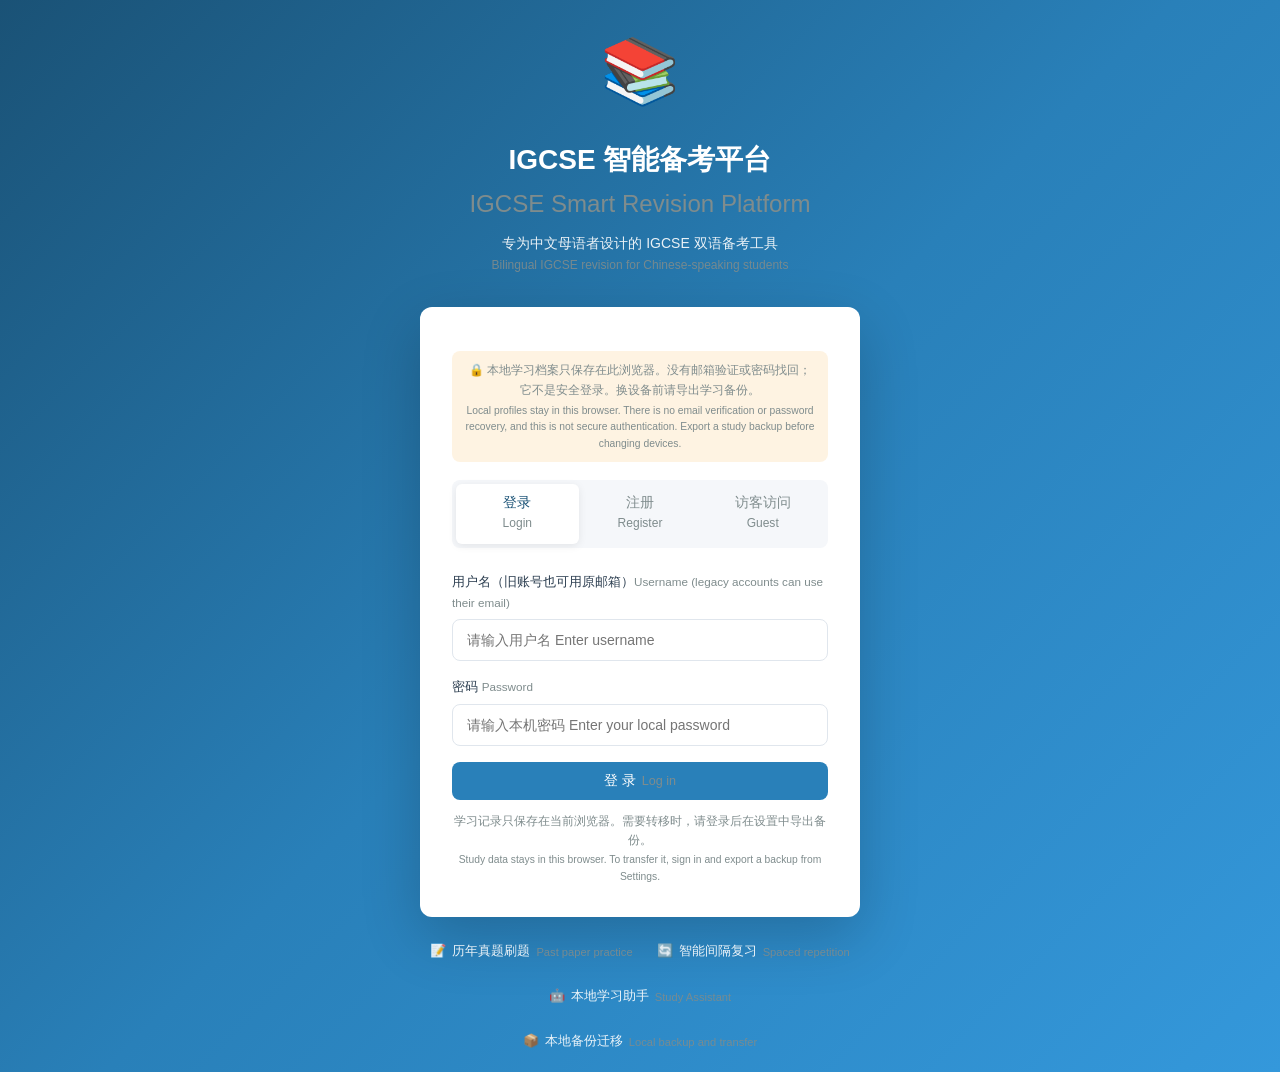
==== commit 69a2a3e0: "feat: add browser-local study profiles" ====
--- a/index.html
+++ b/index.html
@@ -4,7 +4,7 @@
     <meta charset="UTF-8">
     <meta name="viewport" content="width=device-width, initial-scale=1.0">
     <title>IGCSE 智能备考平台 · IGCSE Smart Revision Platform</title>
-    <link rel="stylesheet" href="css/style.css?v=20261003-nav1">
+    <link rel="stylesheet" href="css/style.css?v=20261003-localprofiles1">
     <link rel="icon" href="data:image/svg+xml,<svg xmlns='http://www.w3.org/2000/svg' viewBox='0 0 100 100'><text y='.9em' font-size='90'>📚</text></svg>">
 </head>
 <body>
@@ -14,9 +14,10 @@
             <div class="login-brand">
                 <div class="login-logo">📚</div>
                 <h1>IGCSE 智能备考平台<span class="bi-en">IGCSE Smart Revision Platform</span></h1>
-                <p class="login-subtitle">智能复习 · 刷题 · 问答 · 全方位辅助备考<span class="bi-en">Smart revision · Practice · Q&amp;A · All-in-one exam prep</span></p>
+                <p class="login-subtitle">专为中文母语者设计的 IGCSE 双语备考工具<span class="bi-en">Bilingual IGCSE revision for Chinese-speaking students</span></p>
             </div>
             <div class="login-box">
+                <p class="login-tip local-account-notice">🔒 本地学习档案只保存在此浏览器。没有邮箱验证或密码找回；它不是安全登录。换设备前请导出学习备份。<span class="bi-en">Local profiles stay in this browser. There is no email verification or password recovery, and this is not secure authentication. Export a study backup before changing devices.</span></p>
                 <div class="login-tabs">
                     <button class="login-tab active" data-tab="login">登录<span class="bi-en">Login</span></button>
                     <button class="login-tab" data-tab="register">注册<span class="bi-en">Register</span></button>
@@ -24,33 +25,24 @@
                 </div>
                 <div id="login-form" class="login-form active">
                     <div class="form-group">
-                        <label>邮箱 / 用户名 <span class="en-inline">Email / Username</span></label>
-                        <input type="text" id="login-email" placeholder="请输入邮箱或用户名 Enter email or username">
+                        <label>用户名（旧账号也可用原邮箱）<span class="en-inline">Username (legacy accounts can use their email)</span></label>
+                        <input type="text" id="login-username" autocomplete="username" placeholder="请输入用户名 Enter username">
                     </div>
                     <div class="form-group">
                         <label>密码 <span class="en-inline">Password</span></label>
-                        <input type="password" id="login-password" placeholder="请输入密码 Enter your password">
+                        <input type="password" id="login-password" autocomplete="current-password" placeholder="请输入本机密码 Enter your local password">
                     </div>
                     <button class="btn btn-primary btn-block" onclick="handleLogin()">登 录 <span class="en-inline">Log in</span></button>
-                    <p class="login-tip">💡 已有账号请直接登录，新用户请点击上方「注册」<span class="bi-en">Already registered? Log in. New here? Tap Register above.</span></p>
+                    <p class="login-tip">学习记录只保存在当前浏览器。需要转移时，请登录后在设置中导出备份。<span class="bi-en">Study data stays in this browser. To transfer it, sign in and export a backup from Settings.</span></p>
                 </div>
                 <div id="register-form" class="login-form">
-                    <p class="login-tip" style="margin-bottom:12px;">🔐 注册协作者账号需填写邀请码<span class="bi-en">An invite code is required for collaborator accounts.</span></p>
                     <div class="form-group">
-                        <label>昵称 <span class="en-inline">Nickname</span></label>
-                        <input type="text" id="reg-name" placeholder="给自己起个昵称 Choose a nickname">
-                    </div>
-                    <div class="form-group">
-                        <label>邮箱 <span class="en-inline">Email</span></label>
-                        <input type="email" id="reg-email" placeholder="请输入邮箱 Enter your email">
+                        <label>用户名 <span class="en-inline">Username</span></label>
+                        <input type="text" id="reg-username" autocomplete="username" maxlength="60" placeholder="选择一个本机用户名 Choose a local username">
                     </div>
                     <div class="form-group">
                         <label>密码 <span class="en-inline">Password</span></label>
-                        <input type="password" id="reg-password" placeholder="设置密码 Set a password">
-                    </div>
-                    <div class="form-group">
-                        <label>邀请码 Invite Code</label>
-                        <input type="text" id="reg-invite-code" placeholder="请输入邀请码 Enter the invite code">
+                        <input type="password" id="reg-password" autocomplete="new-password" placeholder="设置本机密码 Set a local password">
                     </div>
                     <div class="form-group">
                         <label>目标考试局 <span class="en-inline">Exam board</span></label>
@@ -64,22 +56,28 @@
                 </div>
                 <div id="guest-form" class="login-form">
                     <div class="form-group">
-                        <label>访问密码 <span class="en-inline">Access code</span></label>
-                        <input type="password" id="guest-code" placeholder="请输入站点访问密码 Enter the site access code">
-                    </div>
-                    <div class="form-group">
                         <label>访客昵称（可选）<span class="en-inline">Guest name (optional)</span></label>
                         <input type="text" id="guest-name" placeholder="输入你的昵称 Enter your name">
                     </div>
                     <button class="btn btn-outline btn-block" onclick="handleGuestLogin()">以访客身份进入 <span class="en-inline">Continue as guest</span></button>
-                    <p class="login-tip">🔑 访客无需注册，输入访问密码即可浏览<span class="bi-en">No sign-up needed — just enter the access code to browse.</span></p>
+                    <p class="login-tip">无需注册或密码即可开始。访客进度保存在此浏览器的访客档案中。<span class="bi-en">Start without an account or password. Guest progress stays in this browser's guest profile.</span></p>
+                </div>
+            </div>
+            <div id="legacy-migration" class="login-box hidden" role="dialog" aria-modal="true" aria-labelledby="legacy-migration-title">
+                <h2 id="legacy-migration-title">选择旧进度归属 Select a profile for old progress</h2>
+                <p class="login-tip">旧版本没有区分本地账号。请选择接收现有学习记录的档案；其他档案会从空白进度开始。<span class="bi-en">The previous version shared study data across accounts. Choose which local profile receives it; other profiles start with fresh progress.</span></p>
+                <label for="legacy-migration-profile">接收档案 Profile</label>
+                <select id="legacy-migration-profile"></select>
+                <div class="study-api-actions">
+                    <button class="btn btn-primary" type="button" onclick="confirmLegacyMigration()">迁移并继续 Migrate and continue</button>
+                    <button class="btn btn-outline" type="button" onclick="cancelLegacyMigration()">取消 Cancel</button>
                 </div>
             </div>
             <div class="login-features">
                 <div class="feature-item"><span>📝</span>历年真题刷题<span class="bi-en">Past paper practice</span></div>
                 <div class="feature-item"><span>🔄</span>智能间隔复习<span class="bi-en">Spaced repetition</span></div>
                 <div class="feature-item"><span>🤖</span>本地学习助手<span class="bi-en">Study Assistant</span></div>
-                <div class="feature-item"><span>👥</span>好友协作学习<span class="bi-en">Study with friends</span></div>
+                <div class="feature-item"><span>📦</span>本地备份迁移<span class="bi-en">Local backup and transfer</span></div>
             </div>
         </div>
     </div>
@@ -141,10 +139,6 @@
                 <a class="nav-item" data-page="analytics">
                     <span class="nav-icon">📊</span><span class="nav-text">学习分析<span class="nav-en">Analytics</span></span>
                 </a>
-                <a class="nav-item" data-page="members">
-                    <span class="nav-icon">👥</span><span class="nav-text">成员管理<span class="nav-en">Members</span></span>
-                </a>
-
                 <span class="nav-section-label" aria-hidden="true">Settings · 设置</span>
                 <a class="nav-item" data-page="settings">
                     <span class="nav-icon">⚙️</span><span class="nav-text">设置<span class="nav-en">Settings</span></span>
@@ -152,10 +146,10 @@
             </nav>
             <div class="sidebar-footer">
                 <div class="user-info">
-                    <div class="user-avatar" id="user-avatar">D</div>
+                <div class="user-avatar" id="user-avatar">S</div>
                     <div class="user-detail">
-                        <span class="user-name" id="user-name">Demo</span>
-                        <span class="user-role" id="user-role">所有者<span class="nav-en">Owner</span></span>
+                        <span class="user-name" id="user-name">Student</span>
+                        <span class="user-role" id="user-role">本机学习档案<span class="nav-en">Local profile</span></span>
                     </div>
                 </div>
                 <button class="logout-btn" onclick="handleLogout()">退出<span class="nav-en">Log out</span></button>
@@ -631,8 +625,25 @@
                                 <div class="chat-avatar">🤖</div>
                                 <div>
                                     <h4>IGCSE 本地学习助手<span class="bi-en">IGCSE Study Assistant</span></h4>
-                                    <span class="chat-status">本地关键词知识库 · 非大型 AI 模型 · 不读取上传文件<span class="bi-en">Local keyword knowledge base · no AI model · cannot read uploaded files</span></span>
-                                </div>
+                                    <span class="chat-status">默认使用本地知识库，不读取上传文件；可选连接自带 API<span class="bi-en">Uses a local knowledge base by default, without reading uploaded files; optionally connect your own API</span></span>
+                                </div>
+                            </div>
+                        </div>
+                        <div class="study-api-settings">
+                            <button class="btn btn-outline btn-sm" type="button" onclick="toggleStudyAssistantApiPanel()">可选：连接自带 API <span class="en-inline">Optional: connect your API</span></button>
+                            <div id="study-api-panel" class="study-api-panel hidden">
+                                <p>完全可选。默认本地学习助手无需 API。启用后，问题会从你的浏览器直接发送到兼容 endpoint；服务商可能收费并按其隐私规则处理内容，服务还需允许浏览器跨域连接（CORS）。本站不会收到或保存密钥；密钥只保存在此页面内存，离开、刷新或关闭页面即清除。<span class="bi-en">Optional. The local assistant needs no API. Prompts go directly from your browser to a compatible endpoint. The provider may charge you and process prompts under its privacy terms; its service must permit browser access (CORS). This site never receives or saves the key; it stays in page memory and clears when you leave, reload or close the page.</span></p>
+                                <label for="study-api-endpoint">完整 Chat Completions endpoint</label>
+                                <input id="study-api-endpoint" type="url" autocomplete="url" placeholder="https://provider.example/v1/chat/completions">
+                                <label for="study-api-model">Model</label>
+                                <input id="study-api-model" type="text" autocomplete="off" maxlength="200" placeholder="provider model name">
+                                <label for="study-api-key">API key（不会保存）</label>
+                                <input id="study-api-key" type="password" autocomplete="new-password" maxlength="500" placeholder="Paste your own key for this page session">
+                                <div class="study-api-actions">
+                                    <button type="button" class="btn btn-primary btn-sm" onclick="connectStudyAssistantApi()">本次会话启用 Use for this session</button>
+                                    <button type="button" class="btn btn-outline btn-sm" onclick="clearStudyAssistantApi()">断开并清除 Clear</button>
+                                </div>
+                                <p id="study-api-status" role="status" aria-live="polite">尚未连接；核心学习功能照常使用。No API connected; core study features work as usual.</p>
                             </div>
                         </div>
                         <div class="chat-messages" id="chat-messages">
@@ -661,7 +672,7 @@
                         </div>
                         <div class="chat-input-area">
                             <textarea id="chat-input" placeholder="输入你的问题… Ask your question…" rows="1" onkeydown="handleChatKeydown(event)"></textarea>
-                            <button class="btn btn-primary chat-send" onclick="sendChatMessage()">发送 <span class="en-inline">Send</span></button>
+                            <button class="btn btn-primary chat-send" id="chat-send-button" onclick="sendChatMessage()">发送 <span class="en-inline">Send</span></button>
                         </div>
                     </div>
                 </section>
@@ -695,56 +706,6 @@
                                 <div class="empty-state">数据不足，多做一些题再来看看<span class="bi-en">Not enough data yet — practise a little more.</span></div>
                             </div>
                         </div>
-                    </div>
-                </section>
-
-                <!-- 成员管理 -->
-                <section id="page-members" class="page">
-                    <div class="page-header">
-                        <div class="page-header-left">
-                            <h3>成员管理<span class="bi-en">Members</span></h3>
-                            <p class="page-desc">邀请好友一起备考，管理访问权限<span class="bi-en">Invite friends to revise together and manage their access.</span></p>
-                        </div>
-                    </div>
-                    <div class="share-section">
-                        <div class="share-card">
-                            <h4>🔗 邀请链接<span class="bi-en">Invite link</span></h4>
-                            <p>分享链接给好友，点击即可加入你的备考空间<span class="bi-en">Share this link — friends can join your revision space with one click.</span></p>
-                            <div class="share-link-box">
-                                <input type="text" id="invite-link" readonly value="https://liu-nz.github.io/igcse-study-platform/">
-                                <button class="btn btn-primary btn-sm" onclick="copyInviteLink()">复制 <span class="en-inline">Copy</span></button>
-                            </div>
-                            <div class="share-config">
-                                <label>链接有效期：Valid for:
-                                    <select>
-                                        <option>7 天 7 days</option>
-                                        <option>30 天 30 days</option>
-                                        <option>永久 Never expires</option>
-                                    </select>
-                                </label>
-                                <label>加入后角色：Role after joining:
-                                    <select>
-                                        <option>协作者 Collaborator</option>
-                                        <option>只读访客 Read-only guest</option>
-                                    </select>
-                                </label>
-                            </div>
-                        </div>
-                        <div class="share-card">
-                            <h4>🔑 访问密码<span class="bi-en">Access code</span></h4>
-                            <p>好友输入密码即可访问站点<span class="bi-en">Friends can enter this code to access the site.</span></p>
-                            <div class="share-link-box">
-                                <input type="text" id="access-code" readonly value="guest123">
-                                <button class="btn btn-outline btn-sm" onclick="regenerateCode()">重新生成 <span class="en-inline">Regenerate</span></button>
-                            </div>
-                            <p class="share-tip">当前密码对应权限：只读访客<span class="bi-en">Current code grants: read-only guest.</span></p>
-                        </div>
-                    </div>
-                    <div class="members-list-section">
-                        <h4>👥 成员列表<span class="bi-en">Member list</span></h4>
-                        <p class="page-desc" id="members-tip"></p>
-                        <div class="lb-summary" id="members-counts"></div>
-                        <div id="members-list" class="members-list"></div>
                     </div>
                 </section>
 
@@ -827,17 +788,25 @@
                     </div>
                     <div class="settings-section">
                         <h4>💾 数据管理<span class="bi-en">Data</span></h4>
+                        <p class="page-desc">登录与注册只用于切换此浏览器里的本地学习档案；密码不提供安全保护，也无法找回。换设备前导出备份，在新设备创建或进入档案后再导入。<span class="bi-en">Sign-in and registration only switch local profiles in this browser. Passwords do not secure or recover your data. Before changing devices, export a backup, then create or enter a profile on the new device and import it.</span></p>
                         <div class="setting-item">
                             <div class="setting-info">
                                 <span class="setting-label">导出学习数据<span class="bi-en">Export study data</span></span>
-                                <span class="setting-desc">导出练习、错题、SRS、闪卡、资料索引与当前用户默写与指令词进度；不含账号、成员或 API 凭据。资料文件本体不包含在内。<span class="bi-en">Includes practice, mistakes, SRS, flashcards, local material metadata and current-user recall and command-word progress. No accounts, member records or API credentials.</span></span>
+                                <span class="setting-desc">导出当前本地档案的练习、错题、SRS、闪卡、资料索引、默写与指令词进度；不含账号密码或 API 凭据。资料文件本体不包含在内。<span class="bi-en">Includes this local profile’s practice, mistakes, SRS, flashcards, materials, recall and command-word progress. No account passwords or API credentials.</span></span>
                             </div>
                             <button class="btn btn-outline btn-sm" onclick="exportData()">导出 <span class="en-inline">Export</span></button>
+                        </div>
+                        <div class="setting-item">
+                            <div class="setting-info">
+                                <span class="setting-label">完整本地备份<span class="bi-en">Complete local backup</span></span>
+                                <span class="setting-desc">导出一个 ZIP，包含学习数据、资料索引与当前浏览器中已保存的资料附件；不含账号和 API 密钥。最大 100 MB。<span class="bi-en">Export one ZIP with study data, material metadata and saved attachments from this browser. No accounts or API keys. Maximum 100 MB.</span></span>
+                            </div>
+                            <button id="full-backup-export" class="btn btn-outline btn-sm" onclick="exportFullBackup()">完整备份 ZIP <span class="en-inline">Full backup</span></button>
                         </div>
                         <div class="backup-import">
                             <label for="backup-file" class="setting-label">导入本机备份 Import a local backup</label>
-                            <p class="page-desc">先选择本站导出的 JSON 查看预览，再合并保存。不会删除现有记录；相同错题、SRS 与默写状态以本机为准，设置与账号保持不变。只恢复学习数据，不恢复资料文件本体。<span class="bi-en">Preview a site-exported JSON backup, then merge it. Existing records, question states, accounts and settings are kept. Material files are not included. This is manual transfer, not cloud sync.</span></p>
-                            <input type="file" id="backup-file" accept=".json,application/json" onchange="previewBackupImport(this.files[0])">
+                            <p class="page-desc">选择 JSON 学习数据备份或完整 ZIP 备份，先预览再合并。完整 ZIP 会恢复本机附件；备份只合并到当前本地档案；账号密码不会导入，也不会覆盖本机同 ID 文件。附件最多 90 MB，完整备份最多 100 MB。<span class="bi-en">Preview and merge a JSON study backup or full ZIP backup. ZIP restores local attachments. The backup merges into the current local profile; account passwords are not imported, and same-ID local files are not overwritten. Attachments: 90 MB max; archive: 100 MB max.</span></p>
+                            <input type="file" id="backup-file" accept=".json,.zip,application/json,application/zip" onchange="previewBackupImport(this.files[0])">
                             <p id="backup-preview" class="page-desc" role="status" aria-live="polite"></p>
                             <button id="backup-confirm" class="btn btn-outline btn-sm" onclick="confirmBackupImport()" disabled>合并导入 Merge backup</button>
                         </div>
@@ -1028,8 +997,8 @@
     <!-- Toast 提示 -->
     <div id="toast" class="toast hidden"></div>
 
-    <script src="js/data-q1.js?v=20261001-optbi1"></script>
-    <script src="js/data-q2.js?v=20261001-optbi1"></script>
+    <script src="js/data-q1.js?v=20261003-mathesl4"></script>
+    <script src="js/data-q2.js?v=20261003-mathesl4"></script>
     <script src="js/data-flashcards.js?v=20261001-optbi1"></script>
     <script src="js/data-mustknow.js?v=20261001-optbi1"></script>
     <script src="js/data-keyunits.js?v=20261001-optbi1"></script>
@@ -1039,11 +1008,12 @@
     <script src="js/data.js?v=20261001-optbi1"></script>
     <script src="js/glossary.js?v=20261003-context1"></script>
     <script src="js/data-options-i18n.js?v=20261001-optbi1"></script>
-    <script src="js/data-exam-skills.js?v=20261003-coaching3"></script>
-    <script src="js/app.js?v=20261003-papers1"></script>
-    <script src="js/quiz-recovery.js?v=20261003-multitab1"></script>
+    <script src="js/data-exam-skills.js?v=20261003-mathesl4"></script>
+    <script src="js/app.js?v=20261003-localprofiles1"></script>
+    <script src="js/study-assistant-api.js?v=20261003-byo1"></script>
+    <script src="js/quiz-recovery.js?v=20261003-localprofiles1"></script>
     <script src="js/exam-skills.js?v=20261001-exam1"></script>
-    <script src="js/backup.js?v=20261001-exam2"></script>
-    <script src="js/typing.js?v=20261001-optbi1"></script>
+    <script src="js/backup.js?v=20261003-fullbackup1"></script>
+    <script src="js/typing.js?v=20261003-localprofiles1"></script>
 </body>
 </html>
--- a/css/style.css
+++ b/css/style.css
@@ -106,6 +106,14 @@
     box-shadow: 0 20px 60px rgba(0,0,0,0.2);
 }
 
+.local-account-notice {
+    margin: 0 0 18px;
+    padding: 10px 12px;
+    border-radius: var(--radius-sm);
+    background: rgba(243,156,18,0.12);
+    line-height: 1.65;
+}
+
 .login-tabs {
     display: flex;
     margin-bottom: 24px;
@@ -1925,6 +1933,14 @@
     align-items: flex-end;
 }
 
+.study-api-settings { padding: 0 20px 12px; }
+.study-api-panel { margin-top: 10px; padding: 14px; border: 1px solid var(--border); border-radius: var(--radius-sm); background: var(--bg-secondary, var(--bg)); }
+.study-api-panel p { margin: 0 0 10px; font-size: 13px; line-height: 1.5; color: var(--text-light); }
+.study-api-panel label { display: block; margin: 10px 0 4px; font-size: 13px; font-weight: 600; }
+.study-api-panel input { width: 100%; min-width: 0; padding: 9px 10px; border: 1px solid var(--border); border-radius: 6px; color: var(--text); background: var(--bg); }
+.study-api-actions { display: flex; flex-wrap: wrap; gap: 8px; margin: 12px 0; }
+.study-api-panel #study-api-status { margin-bottom: 0; }
+
 .chat-input-area textarea {
     flex: 1;
     padding: 12px 14px;
@@ -2039,142 +2055,6 @@
     color: var(--accent);
     font-weight: 600;
 }
-
-/* ========================================
-   成员管理
-   ======================================== */
-.share-section {
-    display: grid;
-    grid-template-columns: 1fr 1fr;
-    gap: 16px;
-    margin-bottom: 24px;
-}
-
-.share-card {
-    background: var(--card-bg);
-    border-radius: var(--radius);
-    padding: 24px;
-    box-shadow: var(--shadow);
-}
-
-.share-card h4 {
-    margin-bottom: 8px;
-    color: var(--text);
-}
-
-.share-card p {
-    font-size: 13px;
-    color: var(--text-light);
-    margin-bottom: 16px;
-}
-
-.share-link-box {
-    display: flex;
-    gap: 8px;
-    margin-bottom: 12px;
-}
-
-.share-link-box input {
-    flex: 1;
-    padding: 10px 12px;
-    border: 1.5px solid var(--border);
-    border-radius: var(--radius-sm);
-    font-size: 13px;
-    color: var(--text);
-    background: var(--bg);
-    outline: none;
-}
-
-.share-config {
-    display: flex;
-    gap: 16px;
-    flex-wrap: wrap;
-}
-
-.share-config label {
-    font-size: 13px;
-    color: var(--text-light);
-    display: flex;
-    align-items: center;
-    gap: 6px;
-}
-
-.share-config select {
-    padding: 6px 10px;
-    border: 1px solid var(--border);
-    border-radius: 6px;
-    font-size: 12px;
-    background: var(--card-bg);
-    color: var(--text);
-}
-
-.share-tip {
-    font-size: 12px;
-    color: var(--text-light);
-    margin-top: 8px;
-}
-
-.members-list-section h4 {
-    margin-bottom: 16px;
-    color: var(--text);
-}
-
-.members-list {
-    background: var(--card-bg);
-    border-radius: var(--radius);
-    box-shadow: var(--shadow);
-    overflow: hidden;
-}
-
-.member-item {
-    display: flex;
-    align-items: center;
-    gap: 12px;
-    padding: 16px 20px;
-    border-bottom: 1px solid var(--border);
-}
-
-.member-item:last-child {
-    border-bottom: none;
-}
-
-.member-avatar {
-    width: 40px;
-    height: 40px;
-    border-radius: 50%;
-    display: flex;
-    align-items: center;
-    justify-content: center;
-    font-weight: 600;
-    color: white;
-    font-size: 15px;
-}
-
-.member-info {
-    flex: 1;
-}
-
-.member-name {
-    font-size: 14px;
-    font-weight: 600;
-    color: var(--text);
-}
-
-.member-meta {
-    font-size: 12px;
-    color: var(--text-light);
-}
-
-.member-role-badge {
-    font-size: 11px;
-    padding: 3px 10px;
-    border-radius: 10px;
-    font-weight: 500;
-}
-
-.role-owner { background: rgba(231,76,60,0.1); color: var(--accent); }
-.role-collab { background: rgba(41,128,185,0.1); color: var(--primary-light); }
-.role-guest { background: rgba(127,140,141,0.1); color: var(--text-light); }
 
 /* ========================================
    设置
@@ -2419,9 +2299,6 @@
     }
     .wrong-stats {
         grid-template-columns: repeat(2, 1fr);
-    }
-    .share-section {
-        grid-template-columns: 1fr;
     }
 }
 
@@ -2858,35 +2735,6 @@
 body.no-kw .kw-term { background:none; border-bottom:none; padding:0; cursor:inherit; box-shadow:none; }
 
 /* ========================================
-   成员列表 (Members)
-   ======================================== */
-.lb-summary { display:grid; grid-template-columns:repeat(auto-fit,minmax(150px,1fr)); gap:14px; margin-bottom:20px; }
-.lb-stat { background:var(--card-bg); border-radius:var(--radius); box-shadow:var(--shadow); padding:18px; text-align:center; }
-.lb-stat-value { display:block; font-size:26px; font-weight:700; color:var(--primary-light); line-height:1.3; }
-.lb-stat-label { display:block; font-size:12px; color:var(--text-light); margin-top:2px; }
-.lb-me-tag { font-style:normal; font-size:10px; margin-left:6px; padding:1px 6px; border-radius:8px; background:var(--primary-light); color:#fff; }
-
-.member-avatar.sm { width:28px; height:28px; font-size:12px; }
-.member-stats { display:flex; flex-wrap:wrap; gap:10px; justify-content:flex-end; max-width:320px; }
-.member-stats span { font-size:11px; color:var(--text-light); text-align:center; }
-.member-stats b { display:block; font-size:14px; color:var(--primary-light); }
-.member-email { color:var(--primary-light); }
-.member-demo { opacity:0.55; }
-.members-list-section .lb-summary { margin-top:14px; margin-bottom:14px; }
-#members-tip { margin-bottom:12px; }
-
-/* 当前身份无权访问的页面提示（如访客打开成员管理） */
-.access-denied { text-align:center; padding:48px 20px; }
-.access-denied .access-denied-icon { font-size:44px; display:block; margin-bottom:12px; }
-.access-denied h4 { font-size:18px; margin-bottom:8px; }
-.access-denied p { font-size:13px; color:var(--text-light); line-height:1.8; }
-
-@media(max-width:900px){
-  .member-item { flex-wrap:wrap; }
-  .member-stats { max-width:none; justify-content:flex-start; }
-}
-
-/* ========================================
    刷题选项双语 (Bilingual quiz options)
    英语 ESL 科目保持原样
    ======================================== */
